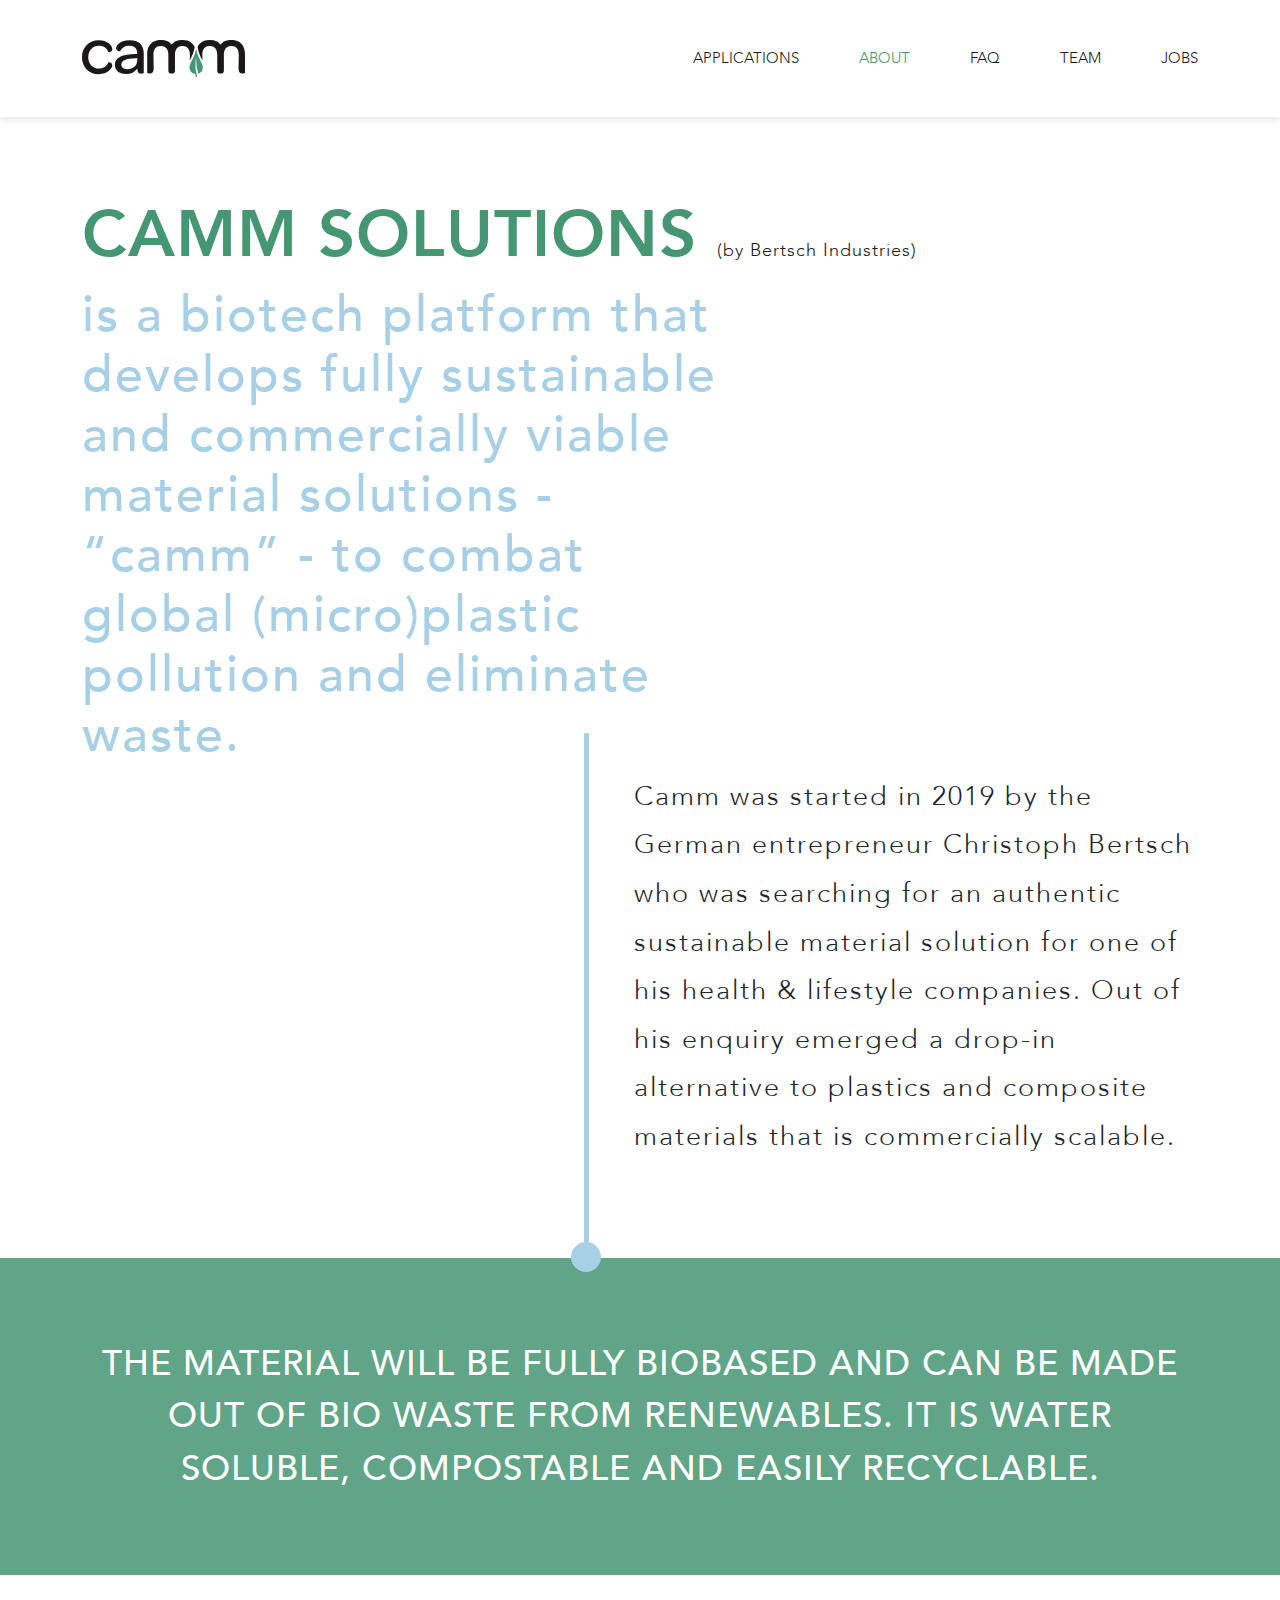
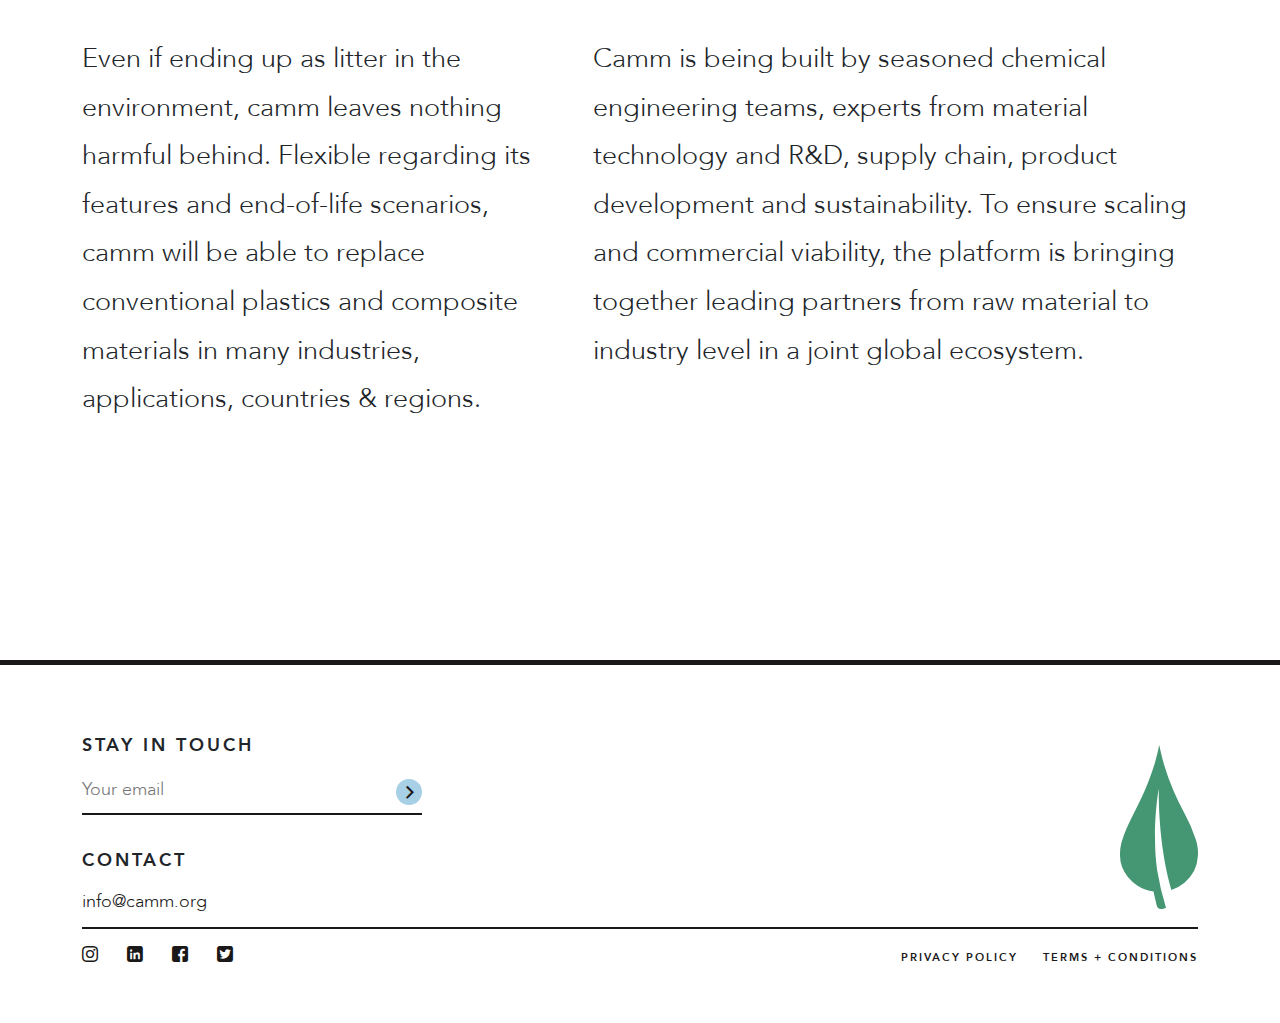
==== about.html @ bf386590 "copy edits" ====
<!doctype html>
<html lang="en">
  <head>
    <!-- Required meta tags -->
    <meta charset="utf-8">
    <meta name="viewport" content="width=device-width, initial-scale=1">

    <title>CAMM | About</title>
    <!-- Bootstrap CSS -->
    <link rel="stylesheet" href="assets/css/bootstrap.min.css">
    <link rel="stylesheet" href="assets/css/icon.css">
    <link rel="stylesheet" href="assets/css/swiper-bundle.min.css"/>
    <link rel="stylesheet" href="assets/css/style.css">
  </head>
  <body>
    <header class="header">
      <nav class="navbar navbar-expand-lg navbar-light">
        <div class="container">
          <a class="navbar-brand" href="index.html">
            <img src="assets/image/logo.svg" alt="camm logo">
          </a>
          <button class="navbar-toggler" type="button" data-bs-toggle="collapse" data-bs-target="#navbarToggler" aria-controls="navbarToggler" aria-expanded="false" aria-label="Toggle navigation">
            <span class="customicon customicon-bars"></span>
          </button>
          <div class="collapse navbar-collapse" id="navbarToggler">
            <ul class="navbar-nav ms-auto mb-2 mb-lg-0">
              <li class="nav-item">
                <a class="nav-link" aria-current="page" href="applications.html">APPLICATIONS</a>
              </li>
              <li class="nav-item">
                <a class="nav-link active" href="about.html">ABOUT</a>
              </li>
              <li class="nav-item">
                <a class="nav-link" href="faq.html">FAQ</a>
              </li>
              <li class="nav-item">
                <a class="nav-link" href="team.html">TEAM</a>
              </li>
              <li class="nav-item">
                <a class="nav-link" href="jobs.html">JOBS</a>
              </li>
            </ul>
          </div>
        </div>
      </nav>
    </header>

    <section class="about-solution">
      <div class="top-part">
        <div class="container">
          <h2>CAMM SOLUTIONS <span>(by Bertsch Industries)</span></h2>
          <h3>is a biotech platform that
            develops fully sustainable and
            commercially viable material
            solutions - “camm” - to combat
            global (micro)plastic pollution
            and eliminate waste.</h3>
            <p>Camm was started in 2019 by the German entrepreneur Christoph Bertsch who was searching for an authentic sustainable material solution for one of his health & lifestyle companies. Out of his enquiry emerged a drop-in alternative to plastics and composite materials that is commercially scalable.</p>
        </div>
      </div>
      <div class="middle-part">
        <div class="container">
          <p>The material will be fully biobased and can be made out of bio waste from renewables. It is water soluble, compostable and easily recyclable. </p>
        </div>
      </div>
      <div class="bottom-part">
        <div class="container">
          <div class="row">
            <div class="col-md-6">
              <p>Even if ending up as litter in the environment, camm leaves nothing harmful behind. Flexible regarding its features and end-of-life scenarios, camm will be able to replace conventional plastics and composite materials in many industries, applications, countries & regions.</p>
            </div>
            <div class="col-md-6">
              <p>Camm is being built by seasoned chemical engineering teams, experts from material technology and R&D, supply chain, product development and sustainability. To ensure scaling and commercial viability, the platform is bringing together leading partners from raw material to industry level in a joint global ecosystem.</p>
            </div>
          </div>
        </div>
      </div>
    </section>


    <footer class="footer">
      <div class="container">
        <form method="post" action="sendemail.php">
          <h4>STAY IN TOUCH</h4>
          <div class="input-wrap">
            <input type="email" name="email" required="" placeholder="Your email">
            <button class="btn"><span class="customicon customicon-arrow-right"></span></button>
          </div>
          <h4>CONTACT</h4>
          <a href="mailto:info@camm.org">info@camm.org</a>
        </form>
        <div class="footer-bottom">
          <div class="social">
            <a href=""><span class="customicon customicon-instagram"></span></a>
            <a href=""><span class="customicon customicon-linkedin"></span></a>
            <a href=""><span class="customicon customicon-facebook"></span></a>
            <a href=""><span class="customicon customicon-twitter"></span></a>
          </div>
          <img src="./assets/image/leaf.svg" alt="">
          <ul class="nav">
            <li><a href="">PRIVACY POLICY</a></li>
            <li><a href="">TERMS + CONDITIONS</a></li>
          </ul>
        </div>
      </div>
    </footer>



      <!-- Optional JavaScript; choose one of the two! -->
      <script src="assets/js/jquery-3.6.1.min.js"></script>

      <!-- Option 1: Bootstrap Bundle with Popper -->
      <script src="assets/js/bootstrap.bundle.min.js"></script>

      <!-- Option 2: Separate Popper and Bootstrap JS -->
    <script src="assets/js/popper.min.js"></script>

    <!-- <script src="assets/js/bootstrap.min.js"></script> -->
    <!-- Swiper JS -->
    <script src="assets/js/swiper-bundle.min.js"></script>
    <script src="assets/js/main.js"></script>


  </body>
</html>
---- assets/css/icon.css ----
@font-face {
  font-family: 'camm-icons';
  src:  url('../fonts/camm-icons.eot?42yw73');
  src:  url('../fonts/camm-icons.eot?42yw73#iefix') format('embedded-opentype'),
    url('../fonts/camm-icons.ttf?42yw73') format('truetype'),
    url('../fonts/camm-icons.woff?42yw73') format('woff'),
    url('../fonts/camm-icons.svg?42yw73#camm-icons') format('svg');
  font-weight: normal;
  font-style: normal;
  font-display: block;
}

.customicon {
  /* use !important to prevent issues with browser extensions that change fonts */
  font-family: 'camm-icons' !important;
  speak: never;
  font-style: normal;
  font-weight: normal;
  font-variant: normal;
  text-transform: none;
  line-height: 1;
  
  
  /* Better Font Rendering =========== */
  -webkit-font-smoothing: antialiased;
  -moz-osx-font-smoothing: grayscale;
}

.customicon-angle-bottom:before {
  content: "\e90b";
}
.customicon-angle-left:before {
  content: "\e90c";
}
.customicon-angle-right-thin:before {
  content: "\e90d";
}
.customicon-angle-up:before {
  content: "\e90e";
}
.customicon-arrow-right:before {
  content: "\e90f";
}
.customicon-bars:before {
  content: "\e910";
}
.customicon-cross:before {
  content: "\e911";
}
.customicon-facebook:before {
  content: "\e912";
}
.customicon-instagram:before {
  content: "\e913";
}
.customicon-leaf:before {
  content: "\e914";
}
.customicon-linkedin:before {
  content: "\e915";
}
.customicon-twitter:before {
  content: "\e916";
}
---- assets/css/style.css ----
@font-face {
  font-family: "Avenir";
  src: url(../fonts/Avenir-Heavy.ttf);
  font-weight: 700;
}
@font-face {
  font-family: "Avenir";
  src: url(../fonts/Avenir-Medium.ttf);
  font-weight: 500;
}
@font-face {
  font-family: "Avenir";
  src: url(../fonts/Avenir-Light.ttf);
  font-weight: 300;
}
* {
  margin: 0px;
  padding: 0;
  outline: 0;
  box-sizing: border-box;
  font-family: "Avenir";
  font-weight: 300;
}

@media (min-width: 1600px) {
  .container {
    max-width: 1560px;
  }
}
.header .navbar {
  background-color: #ffffff;
  box-shadow: 0 3px 6px rgba(0, 0, 0, 0.1);
  padding: 49px 0;
}
.header .navbar .navbar-nav .nav-item {
  padding: 0 30px;
}
.header .navbar .navbar-nav .nav-item .nav-link {
  font-size: 15px;
  padding: 0;
  color: #1A1818;
}
.header .navbar .navbar-nav .nav-item .nav-link:hover, .header .navbar .navbar-nav .nav-item .nav-link.active {
  color: #459672;
}
.header .navbar .navbar-nav .nav-item:last-child {
  padding-right: 0;
}

@media (max-width: 1399px) {
  .header .navbar {
    padding: 35px 0;
  }
}
@media (max-width: 991px) {
  .header .container {
    max-width: 100%;
    padding: 0 15px;
  }
  .header .navbar {
    padding: 20px 0;
  }
  .header .navbar .navbar-brand {
    margin: auto;
    padding-left: 16px;
  }
  .header .navbar .navbar-brand img {
    width: 90px;
  }
  .header .navbar .navbar-toggler {
    padding: 0;
    border: 0;
    font-size: 12px;
    color: #000;
  }
  .header .navbar .navbar-toggler:hover, .header .navbar .navbar-toggler:focus {
    box-shadow: none;
    color: #459672;
  }
  .header .navbar .navbar-collapse {
    position: absolute;
    top: 100%;
    width: 100%;
    left: 0;
    text-align: right;
    background-color: #ffffff;
    box-shadow: 0 3px 6px rgba(0, 0, 0, 0.1);
  }
  .header .navbar .navbar-collapse .navbar-nav .nav-item {
    padding: 12px;
    padding-right: 20px;
  }
  .header .navbar .navbar-toggler .customicon {
    width: 16px;
    height: 12px;
    display: block;
  }
  .header .navbar .navbar-toggler[aria-expanded="true"] .customicon::before {
    content: '\e911';
  }
}
.home-banner {
  text-align: center;
  padding: 80px 0;
}
.home-banner h3 {
  font-weight: 500;
  font-size: 90px;
  letter-spacing: 2px;
  line-height: 1.2;
  color: #459672;
}
.home-banner h1 {
  font-weight: 700;
  font-size: 196px;
  line-height: 1.1;
  letter-spacing: 2px;
  color: #A7D0E6;
}
.home-banner p {
  font-weight: 300;
  font-size: 36px;
  color: #459672;
  text-transform: uppercase;
  margin-bottom: 0;
  line-height: 1;
}

@media (max-width: 1599px) {
  .home-banner h3 {
    font-size: 80px;
  }
}
@media (max-width: 1399px) {
  .home-banner h3 {
    font-size: 70px;
  }
  .home-banner h1 {
    font-size: 150px;
  }
  .home-banner p {
    font-size: 30px;
  }
}
@media (max-width: 1199px) {
  .home-banner h3 {
    font-size: 60px;
  }
  .home-banner h1 {
    font-size: 130px;
  }
  .home-banner p {
    font-size: 26px;
  }
}
@media (max-width: 991px) {
  .home-banner {
    padding: 50px 0;
  }
  .home-banner h3 {
    font-size: 50px;
  }
  .home-banner h3 br {
    display: none;
  }
  .home-banner h1 {
    font-size: 100px;
  }
  .home-banner p {
    font-size: 36px;
    line-height: 1.2;
  }
}
@media (max-width: 767px) {
  .home-banner {
    padding: 40px 0;
  }
  .home-banner .container {
    max-width: 375px;
  }
  .home-banner h3 {
    font-size: 28px;
    letter-spacing: 0px;
  }
  .home-banner h1 {
    font-size: 50px;
    letter-spacing: 0px;
    word-break: break-word;
  }
  .home-banner p {
    font-size: 15px;
    max-width: 300px;
    margin: auto;
  }
}
.home-product {
  overflow: hidden;
  background-color: #000;
}
.home-product .container-fluid {
  /* border-bottom: 1px solid #707070; */
  position: relative;
  overflow: visible;
}
.home-product .container-fluid .content {
  padding: 150px 5.5%;
}
.home-product .container-fluid .content .text {
  position: relative;
  z-index: 8;
}
.home-product .container-fluid .content .text h2 {
  font-size: 148px;
  font-weight: 700;
  line-height: 1;
  letter-spacing: 3px;
}
.home-product .container-fluid .content .text p {
  font-size: 48px;
  font-weight: 300;
  line-height: 1;
  color: #fff;
  letter-spacing: 5px;
  margin-left: 10px;
}
.home-product .container-fluid .content video,
.home-product .container-fluid .content img {
  position: absolute;
  transform: translate(-50%, -50%);
  z-index: 1;
}
.home-product .container-fluid.right-text h2, .home-product .container-fluid.right-text p {
  text-align: right;
}
.home-product .container-fluid.row-1 h2 {
  color: #A7D0E6;
}
.home-product .container-fluid.row-1 video{
  width: 38%;
  left: 82%;
  top: 65%;
}
.home-product .container-fluid.row-1 img {
  left: 78%;
  top: 65%;
}
.home-product .container-fluid.row-2 h2 {
  color: #459672;
}
.home-product .container-fluid.row-2 img {
  left: 20%;
  top: 65%;
}
.home-product .container-fluid.row-2 video{
  width: 38%;
  left: 20%;
  top: 65%;
}
.home-product .container-fluid.row-3 h2 {
  color: #716F6F;
}
.home-product .container-fluid.row-3 img {
  left: 76%;
  top: 50%;
}
.home-product .container-fluid.row-3 video {
  left: 76%;
  top: 55%;
  width: 38%;
}
.home-product .container-fluid.row-4 h2 {
  color: #A7D0E6;
}
.home-product .container-fluid.row-4 video {
  width: 38%;
  left: 15%;
  top: 45%;
}
.home-product .container-fluid.row-4 img {
  left: 15%;
  top: 45%;
}
.home-product .container-fluid.row-5 h2 {
  color: #459672;
}
.home-product .container-fluid.row-5 img {
  left: 86%;
  top: 45%;
}
.home-product .container-fluid.row-5 video {
  left: 76%;
  top: 45%;
  width: 38%;
}

@media (max-width: 1599px) {
  .home-product .container-fluid .content {
    padding: 130px 5.5%;
  }
  .home-product .container-fluid .content .text h2 {
    font-size: 120px;
  }
  .home-product .container-fluid .content .text p {
    font-size: 32px;
  }
  .home-product .container-fluid .content img {
    transform: translate(-50%, -50%) scale(0.8);
  }
}
@media (max-width: 1399px) {
  .home-product .container-fluid .content {
    padding: 120px 5.5%;
  }
  .home-product .container-fluid .content .text h2 {
    font-size: 100px;
  }
  .home-product .container-fluid .content .text p {
    font-size: 33px;
  }
  .home-product .container-fluid .content img {
    transform: translate(-50%, -50%) scale(0.7);
  }
}
@media (max-width: 1199px) {
  .home-product .container-fluid .content {
    padding: 100px 5.5%;
  }
  .home-product .container-fluid .content .text h2 {
    font-size: 80px;
  }
  .home-product .container-fluid .content .text p {
    font-size: 26px;
  }
  .home-product .container-fluid .content img {
    transform: translate(-50%, -50%) scale(0.6);
  }
}
@media (max-width: 991px) {
  .home-product .container-fluid .content .text h2 {
    font-size: 60px;
  }
  .home-product .container-fluid .content .text p {
    font-size: 15px;
  }
  .home-product .container-fluid .content img {
    transform: translate(-50%, -50%) scale(0.5);
  }
}
@media (max-width: 767px) {
  .home-product {
    overflow: hidden;
    padding-bottom: 30px;
  }
  .home-product .container-fluid {
    border: 0;
  }
  .home-product .container-fluid .content {
    padding: 50px 5.5%;
  }
  .home-product .container-fluid .content .text h2 {
    font-size: 54px;
  }
  .home-product .container-fluid .content .text p {
    font-size: 12px;
  }
  .home-product .container-fluid .content img {
    transform: translate(-50%, -50%);
    width: 30%;
    height: auto;
  }
  .home-product .container-fluid.row-1 video{
    width: 80%;
    left: 65%;
    top: 49%;
  }
  .home-product .container-fluid.row-2 video{
    width: 65%;
    left: 32%;
    top: 45%;
  }
  .home-product .container-fluid.row-3 video {
    left: 65%;
    top: 50%;
    width: 80%;
  }
  .home-product .container-fluid.row-4 video {
    width: 80%;
    left: 35%;
    top: 50%;
  }
  .home-product .container-fluid.row-5 video {
    left: 65%;
    top: 45%;
    width: 60%;
  }
  .home-product .container-fluid.left-text .text {
    transform: rotate(-90deg);
    text-align: center;
  }
  .home-product .container-fluid.right-text .text {
    transform: rotate(90deg);
    text-align: center;
  }
  .home-product .container-fluid.row-1 .content {
    height: 450px;
  }
  .home-product .container-fluid.row-1 .content .text {
    height: 450px;
    width: 450px;
    transform: rotate(-90deg) translate(50px, 5vw);
  }
  .home-product .container-fluid.row-1 .content img {
    left: 68%;
    top: 50%;
    max-width: 40%;
    width: 170px;
  }
  .home-product .container-fluid.row-2 .content {
    height: 450px;
  }
  .home-product .container-fluid.row-2 .content .text {
    height: 450px;
    width: 450px;
    transform: rotate(90deg) translate(-25px, 0vw);
    margin-left: auto;
    position: absolute;
    right: 12vw;
  }
  .home-product .container-fluid.row-2 .content .text h2, .home-product .container-fluid.row-2 .content .text p {
    text-align: center;
  }
  .home-product .container-fluid.row-2 .content img {
    left: 32%;
    top: 50%;
    max-width: 40%;
    width: 170px;
  }
  .home-product .container-fluid.row-3 .content {
    height: 450px;
  }
  .home-product .container-fluid.row-3 .content .text {
    height: 450px;
    width: 450px;
    transform: rotate(-90deg) translate(50px, 5vw);
  }
  .home-product .container-fluid.row-3 .content img {
    left: 68%;
    top: 50%;
    max-width: 45%;
    width: 200px;
  }
  .home-product .container-fluid.row-4 .content {
    height: 500px;
    display: flex;
  }
  .home-product .container-fluid.row-4 .content .text {
    height: 500px;
    width: 500px;
    transform: rotate(90deg) translate(-25px, 0vw);
    margin-left: auto;
    position: absolute;
    right: 12vw;
  }
  .home-product .container-fluid.row-4 .content .text h2, .home-product .container-fluid.row-4 .content .text p {
    text-align: center;
  }
  .home-product .container-fluid.row-4 .content img {
    left: 32%;
    top: 50%;
    max-width: 45%;
    width: 200px;
  }
  .home-product .container-fluid.row-5 .content {
    height: 550px;
  }
  .home-product .container-fluid.row-5 .content .text {
    height: 450px;
    width: 450px;
    transform: rotate(-90deg) translate(0px, 5vw);
  }
  .home-product .container-fluid.row-5 .content img {
    left: 68%;
    top: 50%;
    max-width: 45%;
    width: 200px;
  }
}
.replace {
  padding: 140px 0;
  background-color: #4D4D4D;
}
.replace h3 {
  color: #A7D0E6;
  font-size: 65px;
  font-weight: 700;
  letter-spacing: 2px;
  text-transform: uppercase;
}
.replace h3 span {
  color: #459672;
  font-weight: 700;
}
.replace .row {
  margin-top: 50px;
}
.replace .row .col-md-6 h5 {
  font-size: 30px;
  color: #A7D0E6;
  font-weight: 700;
  padding-right: 50px;
  letter-spacing: 1px;
  line-height: 55px;
}
.replace .row .col-md-6 p {
  font-size: 24px;
  color: #fff;
  padding-left: 50px;
  letter-spacing: 1px;
  margin-bottom: 0;
  line-height: 43px;
}
.replace .row .col-md-6:first-child {
  width: 45%;
}
.replace .row .col-md-6:last-child {
  border-left: 5px solid #fff;
  width: 55%;
}

@media (max-width: 1599px) {
  .replace {
    padding: 120px 0;
  }
}
@media (max-width: 1399px) {
  .replace {
    padding: 100px 0;
  }
  .replace h3 {
    font-size: 60px;
  }
  .replace .row .col-md-6 h5 {
    font-size: 35px;
  }
  .replace .row .col-md-6 p {
    font-size: 26px;
  }
}
@media (max-width: 991px) {
  .replace {
    padding: 80px 0;
  }
  .replace h3 {
    font-size: 40px;
  }
  .replace .row .col-md-6 {
    border-width: 3px !important;
  }
  .replace .row .col-md-6 h5 {
    font-size: 25px;
    padding-right: 20px;
  }
  .replace .row .col-md-6 p {
    font-size: 20px;
    padding-left: 20px;
  }
}
@media (max-width: 767px) {
  .replace {
    padding: 50px 0;
  }
  .replace .container {
    max-width: 100%;
    padding: 0 20px;
  }
  .replace h3 {
    font-size: 23px;
    line-height: 40px;
  }
  .replace .row {
    margin-top: 25px;
  }
  .replace .row .col-md-6 {
    border-width: 0px !important;
    width: 100% !important;
  }
  .replace .row .col-md-6 h5 {
    font-size: 19px;
    padding-right: 0px;
    margin-bottom: 20px;
    line-height: 40px;
  }
  .replace .row .col-md-6 p {
    font-size: 17px;
    padding-left: 0px;
    line-height: 36px;
  }
}
.reason {
  padding: 150px 0;
  background: linear-gradient(to top, #A7D0E6 0%, #509C7F 70%, #459672 100%);
}
.reason h2 {
  text-align: right;
  position: -webkit-sticky;
  position: sticky;
  top: 50px;
  font-weight: 300;
  font-size: 141px;
  padding-right: 90px;
  color: #fff;
  font-weight: 700;
  letter-spacing: 5px;
}
.reason .single-reason {
  display: flex;
  align-items: center;
}
.reason .single-reason h1 {
  font-size: 241px;
  font-weight: 700;
  line-height: 1;
  color: #fff;
  width: 280px;
  text-align: right;
  letter-spacing: -15px;
}
.reason .single-reason p {
  font-weight: 500;
  font-size: 32px;
  color: #fff;
  width: calc(100% - 280px);
  padding-left: 42px;
  line-height: 1.4;
}
.reason .col-md-6:last-child {
  position: relative;
}
.reason .col-md-6:last-child::after {
  content: "";
  height: calc(100% + 200px);
  width: 5px;
  background-color: #fff;
  position: absolute;
  left: -2px;
  top: 30px;
}
.reason .col-md-6:last-child::before {
  content: "";
  height: 50px;
  width: 50px;
  background-color: #fff;
  position: absolute;
  left: -25px;
  top: calc(100% + 200px);
  border-radius: 50%;
  z-index: 9;
}

@media (max-width: 1599px) {
  .reason {
    padding: 120px 0;
  }
  .reason h2 {
    font-size: 115px;
    padding-right: 60px;
  }
  .reason .single-reason h1 {
    font-size: 200px;
    width: 230px;
    letter-spacing: -15px;
  }
  .reason .single-reason p {
    font-size: 21px;
    width: calc(100% - 200px);
  }
  .reason .col-md-6:last-child::after {
    content: "";
    height: calc(100% + 150px);
  }
  .reason .col-md-6:last-child::before {
    top: calc(100% + 150px);
  }
}
@media (max-width: 1399px) {
  .reason {
    padding: 100px 0;
  }
  .reason h2 {
    font-size: 95px;
    padding-right: 50px;
  }
  .reason .single-reason h1 {
    font-size: 150px;
    width: 190px;
    letter-spacing: -13px;
  }
  .reason .single-reason p {
    font-size: 25px;
    width: calc(100% - 190px);
  }
  .reason .col-md-6:last-child::after {
    content: "";
    height: calc(100% + 120px);
    top: 20px;
  }
  .reason .col-md-6:last-child::before {
    top: calc(100% + 130px);
    width: 30px;
    height: 30px;
    left: -15px;
  }
}
@media (max-width: 1199px) {
  .reason h2 {
    font-size: 85px;
    padding-right: 40px;
  }
  .reason .single-reason h1 {
    font-size: 130px;
    width: 160px;
    letter-spacing: -10px;
  }
  .reason .single-reason p {
    font-size: 22px;
    width: calc(100% - 150px);
  }
}
@media (max-width: 991px) {
  .reason {
    padding: 50px 0;
  }
  .reason h2 {
    font-size: 60px;
    padding-right: 30px;
  }
  .reason .single-reason h1 {
    font-size: 100px;
    width: 110px;
    letter-spacing: -8px;
  }
  .reason .single-reason p {
    font-size: 17px;
    width: calc(100% - 110px);
    padding-left: 15px;
  }
  .reason .col-md-6:last-child::after {
    content: "";
    height: calc(100% + 70px);
    top: 14px;
  }
  .reason .col-md-6:last-child::before {
    top: calc(100% + 80px);
    width: 30px;
    height: 30px;
    left: -15px;
  }
}
@media (max-width: 767px) {
  .reason h2 {
    font-size: 54px;
    padding-right: 0px;
    text-align: center;
    width: 300px;
    margin: auto;
  }
  .reason .single-reason {
    flex-direction: column;
  }
  .reason .single-reason h1 {
    font-size: 110px;
    width: 100%;
    text-align: center;
    margin-top: 28px;
    margin-bottom: -5px;
    letter-spacing: -8px;
  }
  .reason .single-reason p {
    width: 100%;
    padding-left: 0px;
    text-align: center;
    max-width: 300px;
    margin: auto;
  }
  .reason .col-md-6:last-child::after, .reason .col-md-6:last-child::before {
    display: none;
  }
}
.solve {
  padding: 150px 0;
  background: linear-gradient(to left, rgba(0, 0, 0, 0.31), rgba(0, 0, 0, 0.31)), url(../image/the-prblem-we-solve.png);
  background-size: cover;
  background-position: center;
}
.solve h4 {
  text-align: center;
  font-weight: 700;
  font-size: 55px;
  color: #A7D0E6;
  max-width: 1400px;
  margin: auto;
  letter-spacing: 2px;
  text-transform: uppercase;
}
.solve h4:last-child {
  color: #fff;
}
.solve p {
  text-align: center;
  font-size: 32px;
  font-weight: 300;
  color: #fff;
  max-width: 1150px;
  margin: auto;
  letter-spacing: 1px;
  padding: 50px 0 110px;
}
.solve p b {
    font-weight: 700;
    display: block;
    text-transform: uppercase;
    font-size: 35px;
    padding-top: 6px;
}

@media (max-width: 1599px) {
  .solve {
    padding: 120px 0;
  }
  .solve h4 {
    font-size: 55px;
  }
  .solve p {
    padding: 40px 0 90px;
  }
}
@media (max-width: 1399px) {
  .solve {
    padding: 100px 0;
  }
  .solve h4 {
    font-size: 50px;
  }
  .solve p {
    padding: 30px 0 70px;
    font-size: 25px;
    max-width: 1000px;
  }
}
@media (max-width: 1199px) {
  .solve h4 {
    font-size: 42px;
    line-height: 60px;
  }
}
@media (max-width: 991px) {
  .solve {
    padding: 60px 18px;
  }
  .solve h4:last-child {
    font-size: 30px;
  }
  .solve p {
    padding: 20px 0 90px;
    font-size: 22px;
    line-height: 50px;
    position: relative;
  }
  .solve p b {
    font-size: 26px;
  }
  .solve p::after {
    content: "";
    width: 160px;
    height: 2px;
    position: absolute;
    bottom: 50px;
    left: calc(50% - 80px);
    background-color: #fff;
  }
}
.polymer {
  padding: 130px 0;
  background-color: #459672;
}
.polymer h4 {
  font-size: 64px;
  font-weight: 700;
  text-transform: uppercase;
  letter-spacing: 2px;
}
.polymer h2 {
  font-size: 100px;
  font-weight: 700;
  text-transform: uppercase;
  line-height: 1;
  letter-spacing: 2px;
}
.polymer .details p {
  font-size: 35px;
  color: #fff;
  font-weight: 500;
  position: relative;
  padding-bottom: 25px;
  margin-bottom: 25px;
}
.polymer .details p:not(:last-child)::after {
  content: "";
  width: 110px;
  height: 3px;
  position: absolute;
  left: 0;
  bottom: 0;
  background-color: #fff;
  z-index: 1;
}
.polymer .bar {
  display: flex;
  justify-content: flex-end;
  position: relative;
}
.polymer .bar p {
  color: #000;
  font-size: 35px;
  font-weight: 700;
  position: relative;
  z-index: 2;
  margin: 0;
  background-color: #459672;
  padding-left: 10px;
}
.polymer .bar::after {
  content: "";
  width: 100%;
  height: 2px;
  position: absolute;
  left: 0;
  top: calc(50% - 1px);
  background-color: rgb(0, 0, 0);
  z-index: 1;
}
.polymer img {
  display: block;
  margin: auto;
  margin-top: 100px;
  width: 95%;
}

@media (max-width: 1599px) {
  .polymer {
    padding: 120px 0;
  }
  .polymer h4 {
    font-size: 55px;
  }
  .polymer h2 {
    font-size: 80px;
  }
  .polymer .details p {
    font-size: 30px;
  }
  .polymer .details p:not(:last-child)::after {
    width: 100px;
  }
  .polymer .bar p {
    font-size: 30px;
  }
}
@media (max-width: 1399px) {
  .polymer {
    padding: 100px 0;
  }
  .polymer h4 {
    font-size: 45px;
  }
  .polymer h2 {
    font-size: 65px;
  }
  .polymer .details p {
    font-size: 25px;
  }
  .polymer .bar p {
    font-size: 25px;
  }
  .polymer img {
    margin-top: 50px;
  }
}
@media (max-width: 991px) {
  .polymer {
    padding: 50px 0;
  }
  .polymer h4 {
    font-size: 40px;
  }
  .polymer h2 {
    font-size: 55px;
  }
  .polymer .details p {
    font-size: 22px;
  }
  .polymer .details p:not(:last-child)::after {
    width: 80px;
  }
  .polymer .bar p {
    font-size: 20px;
  }
}
@media (max-width: 767px) {
  .polymer .container {
    padding: 0 25px;
    max-width: 100%;
  }
  .polymer h4 {
    font-size: 26px;
    letter-spacing: 1px;
  }
  .polymer h2 {
    letter-spacing: 1px;
    font-size: 45px;
  }
  .polymer h2 br {
    display: none;
  }
  .polymer .bar p {
    font-size: 26px;
    text-align: right;
    padding-top: 15px;
  }
  .polymer .bar::after {
    top: -2px;
  }
  .polymer .image {
    overflow-x: auto;
    margin-right: -25px;
    margin-left: -25px;
  }
  .polymer .image img {
    height: 500px;
    width: auto;
    padding-right: 25px;
    padding-left: 25px;
  }
}
.quotes {
  padding: 150px 0;
  text-align: center;
}
.quotes h2 {
  font-size: 65px;
  font-weight: 500;
  color: #459672;
  max-width: 1100px;
  margin: auto;
  font-style: italic;
}
.quotes p {
  font-size: 25px;
  font-weight: 700;
  color: #459672;
  margin-top: 50px;
  letter-spacing: 5px;
}

@media (max-width: 1599px) {
  .quotes {
    padding: 120px 0;
  }
  .quotes h2 {
    font-size: 60px;
    max-width: 1000px;
  }
}
@media (max-width: 1399px) {
  .quotes {
    padding: 100px 0;
  }
  .quotes h2 {
    font-size: 55px;
    max-width: 900px;
  }
  .quotes p {
    font-size: 22px;
  }
}
@media (max-width: 991px) {
  .quotes {
    padding: 50px 0;
  }
  .quotes h2 {
    font-size: 45px;
  }
  .quotes p {
    font-size: 16px;
    margin-top: 25px;
  }
}
@media (max-width: 767px) {
  .quotes {
    padding: 50px 18px;
  }
  .quotes h2 {
    font-size: 32px;
  }
  .quotes p {
    font-size: 11px;
  }
}
.partners {
  padding: 10px 5.5% 150px;
}
.partners .container-fluid {
  max-width: 100%;
}
.partners h2 {
  font-size: 40px;
  font-weight: 500;
  text-align: center;
  max-width: 1200px;
  margin: auto;
  margin-bottom: 70px;
  line-height: 1.4;
  letter-spacing: 5px;
}
}
.partners .swiper-slide {
  width: 150px;
}
.partners .swiper-slide img {
  width: 10%;
}

@media (max-width: 1599px) {
  .partners {
    padding: 10px 5.5% 120px;
  }
  .partners h2 {
    font-size: 40px;
  }
}
@media (max-width: 1399px) {
  .partners {
    padding: 10px 5.5% 100px;
  }
  .partners h2 {
    font-size: 35px;
  }
}
@media (max-width: 1199px) {
  .partners h2 {
    font-size: 30px;
  }
}
@media (max-width: 991px) {
  .partners h2 {
    font-size: 25px;
  }
  .partners .swiper-slide {
    width: 110px;
  }
}
.footer {
  padding: 70px 0 40px;
  border-top: 5px solid #1A1818;
  margin-top: 10px;
}
.footer form h4 {
  font-size: 18px;
  font-weight: 700;
  margin-bottom: 10px;
  letter-spacing: 3px;
}
.footer form .input-wrap {
  position: relative;
  width: 340px;
  margin-bottom: 35px;
}
.footer form .input-wrap input {
  display: block;
  width: 100%;
  padding: 10px 30px 10px 0;
  border: 0;
  border-bottom: 2px solid #1A1818;
  font-size: 18px;
}
.footer form .input-wrap .btn {
  width: 26px;
  height: 26px;
  background-color: #A7D0E6;
  color: #1A1818;
  border-radius: 40px;
  font-size: 13px;
  display: flex;
  padding: 6px 9px;
  position: absolute;
  right: 0;
  bottom: 10px;
}
.footer form a {
  font-size: 18px;
  color: #1A1818;
  text-decoration: none;
  line-height: 40px;
}
.footer .footer-bottom {
  display: flex;
  position: relative;
  border-top: 2px solid #1A1818;
  padding: 15px 0;
  margin-top: 5px;
  justify-content: space-between;
}
.footer .footer-bottom img {
  position: absolute;
  bottom: 100%;
  margin-bottom: 20px;
  right: 0;
}
.footer .footer-bottom .social a {
  display: inline-block;
  margin-right: 25px;
  text-decoration: none;
  font-size: 16px;
  color: #1A1818;
}
.footer .footer-bottom .social a:hover {
  color: #459672;
}
.footer .footer-bottom .nav a {
  font-size: 11px;
  color: #1A1818;
  font-weight: 700;
  text-decoration: none;
  margin-left: 25px;
  letter-spacing: 2px;
}
.footer .footer-bottom .nav a:hover {
  color: #459672;
}

@media (max-width: 767px) {
  .footer {
    padding: 50px 20px 40px;
  }
  .footer .container {
    max-width: 100%;
  }
  .footer form .input-wrap {
    width: 100%;
  }
  .footer .footer-bottom {
    display: flex;
    flex-flow: wrap;
    align-items: flex-end;
  }
  .footer .footer-bottom img {
    position: static;
    margin-bottom: 0px;
    margin-top: 50px;
    width: 45px;
  }
  .footer .footer-bottom .social {
    width: 100%;
  }
  .footer .footer-bottom .social a {
    font-size: 21px;
  }
  .footer .footer-bottom .nav a {
    margin-left: 20px;
    font-size: 10px;
  }
  .footer-bottom ul.nav {
    display: block;
    width: 100%;
  }
  .nav > li {
    display: inline-block;
    margin-top: 20px;
  }
  .nav > li:first-child a{
    margin-left: 0 !important;
  }
}
.faq-section {
  padding: 80px 0;
}
.faq-section h2 {
  font-size: 76px;
  font-weight: 500;
  color: #459672;
}
.faq-section .faq {
  padding: 50px 0;
}
.faq-section .faq:not(:last-child) {
  border-bottom: 2px solid #1A1818;
}
.faq-section .faq a {
  font-size: 35px;
  font-weight: 700;
  text-decoration: none;
  letter-spacing: 1px;
  color: #252628;
  display: flex;
  justify-content: space-between;
  line-height: 1;
}
.faq-section .faq a span {
  margin-left: 10px;
  transition: 0.3s;
  font-size: 25px;
}
.faq-section .faq a.active span {
  transform: rotateX(180deg);
}
.faq-section .faq .body {
  padding-top: 20px;
  display: none;
}
.faq-section .faq .body * {
  font-size: 25px;
  letter-spacing: 1px;
  line-height: 1.6;
}
.faq-section .faq .body ul {
  padding-left: 50px;
}

@media (max-width: 1399px) {
  .faq-section h2 {
    font-size: 65px;
  }
  .faq-section .faq {
    padding: 45px 0;
  }
  .faq-section .faq a {
    font-size: 30px;
  }
  .faq-section .faq a span{
    font-size: 22px;
  }
  .faq-section .faq .body * {
    font-size: 20px;
  }
  .faq-section .faq .body ul {
    padding-left: 50px;
  }
}
@media (max-width: 991px) {
  .faq-section {
    padding: 50px 0;
  }
  .faq-section h2 {
    font-size: 55px;
  }
  .faq-section .faq {
    padding: 40px 0;
  }
  .faq-section .faq a {
    font-size: 25px;
  }
  .faq-section .faq a span{
    font-size: 20px;
  }
  .faq-section .faq .body * {
    font-size: 18px;
  }
  .faq-section .faq .body ul {
    padding-left: 30px;
  }
}
@media (max-width: 767px) {
  .faq-section .container {
    max-width: 100%;
    padding: 0 25px;
  }
  .faq-section h2 {
    font-size: 55px;
  }
  .faq-section .faq {
    padding: 30px 0;
  }
  .faq-section .faq a {
    font-size: 19px;
  }
  .faq-section .faq a span{
    font-size: 17px;
  }
  .faq-section .faq .body * {
    font-size: 16px;
  }
  .faq-section .faq .body ul {
    padding-left: 30px;
  }
}
.jobs {
  padding: 150px 0;
  background: linear-gradient(to left, #A7D0E6 0%, #509C7F 70%, #459672 100%);
  text-align: center;
}
.jobs h4 {
  font-size: 41px;
  font-weight: 700;
}
.jobs h2 {
  font-size: 76px;
  font-weight: 700;
  color: #fff;
  line-height: 1.6;
}
.jobs p {
  font-size: 30px;
  font-weight: 300;
  max-width: 1150px;
  margin: auto;
  margin-top: 20px;
  margin-bottom: 100px;
}
.jobs h5 {
  line-height: 1.6;
  font-size: 40px;
  font-weight: 500;
  color: #fff;
}
.jobs h5 a {
  font-weight: 500;
  color: #fff;
}

@media (max-width: 1599px) {
  .jobs {
    padding: 120px 0;
  }
}
@media (max-width: 1399px) {
  .jobs {
    padding: 100px 0;
  }
}
@media (max-width: 1199px) {
  .jobs h4 {
    font-size: 30px;
  }
  .jobs h2 {
    font-size: 55px;
  }
  .jobs p {
    font-size: 25px;
    margin-top: 20px;
    margin-bottom: 70px;
  }
  .jobs h5 {
    font-size: 26px;
  }
}
@media (max-width: 991px) {
  .jobs {
    padding: 50px 0;
  }
  .jobs .container {
    max-width: 100%;
    padding: 0 30px;
  }
  .jobs h4 {
    font-size: 22px;
    line-height: 1.6;
  }
  .jobs h2 {
    font-size: 40px;
  }
  .jobs p {
    font-size: 19px;
    margin-top: 30px;
    margin-bottom: 50px;
  }
  .jobs h5 {
    font-size: 25px;
  }
}
.team {
  background-color: #A7D0E6;
  padding: 100px 0 180px;
}
.team h2 {
  font-size: 76px;
  font-weight: 700;
  letter-spacing: 2px;
  color: #459672;
  line-height: 1.6;
}
.team p {
  font-size: 30px;
  font-weight: 300;
  color: #1A1818;
  margin-bottom: 70px;
  letter-spacing: 1px;
}
.team h4 {
  font-size: 41px;
  font-weight: 700;
  color: #252628;
  margin-bottom: 40px;
  letter-spacing: 2px;
  line-height: 1.4;
}
.team .memberSwiper{
  margin-bottom: 100px;
}
.team .memberSwiper .swiper-button-next,
.team .memberSwiper .swiper-button-prev{
  opacity: 0;
  color: #459672;
  transition: .3s;
}
.team .memberSwiper:hover .swiper-button-next,
.team .memberSwiper:hover .swiper-button-prev{
  opacity: 1;
}
.team .member {
  display: flex;
  padding: 50px 70px;
  background-color: #fff;
  /* align-items: center; */
}
.team .member img {
  width: 31%;
  height: auto;
}
.team .member .text {
  width: 69%;
  padding-left: 80px;
  padding-right: 80px;
  display: flex;
  flex-direction: column;
}
.team .member .text h6 {
  font-size: 28px;
  font-weight: 700;
  color: #252628;
  text-transform: uppercase;
  margin-bottom: 15px;
  letter-spacing: 1px;
}
.team .member .text h4 {
  font-size: 35px;
  font-weight: 700;
  color: #459672;
  letter-spacing: 2px;
  margin-bottom: 0;
}
.team .member .text p {
  text-transform: uppercase;
  font-size: 22px;
  font-weight: 500;
  color: #252628;
  margin-bottom: 0;
  flex-grow: 1;
  padding-bottom: 20px;
}
.team h5 {
  font-size: 40px;
  font-weight: 500;
  color: #459672;
  letter-spacing: 1px;
  text-transform: uppercase;
  text-align: center;
  line-height: 1.4;
}

@media (max-width: 1599px) {
  .team {
    padding: 80px 0 120px;
  }
  .team h2 {
    font-size: 65px;
  }
  .team p {
    font-size: 28px;
  }
  .team h4 {
    font-size: 35px;
  }
  .team .memberSwiper{
    margin-bottom: 80px;
  }
  .team .member {
    padding: 50px 70px;
  }
  .team .member .text {
    padding-left: 60px;
    padding-right: 60px;
  }
  .team .member .text h6 {
    font-size: 22px;
  }
  .team .member .text h4 {
    font-size: 26px;
    margin-bottom: 0;
  }
  .team .member .text p {
    font-size: 20px;
  }
  .team h5 {
    font-size: 32px;
  }
}
@media (max-width: 1399px) {
  .team {
    padding: 60px 0 100px;
  }
  .team h2 {
    font-size: 55px;
  }
  .team p {
    font-size: 25px;
    margin-bottom: 40px;
  }
  .team h4 {
    font-size: 30px;
    margin-bottom: 30px;
  }
  .team .memberSwiper{
    margin-bottom: 60px;
  }
  .team .member {
    padding: 40px 50px;
  }
  .team .member .text {
    padding-left: 50px;
    padding-right: 40px;
  }
  .team .member .text h6 {
    font-size: 20px;
  }
  .team .member .text h4 {
    font-size: 26px;
    margin-bottom: 0px;
  }
  .team .member .text p {
    font-size: 18px;
  }
  .team h5 {
    font-size: 28px;
  }
}
@media (max-width: 1199px) {
  .team .member img {
    object-fit: contain;
  }
  .team .member .text h4 {
    font-size: 22px;
    margin-bottom: 0px;
}
}
@media (max-width: 991px) {
  .team {
    padding: 50px 0 80px;
  }
  .team h2 {
    font-size: 50px;
  }
}
@media (max-width: 767px) {
  .team {
    text-align: center;
  }
  .team .container {
    max-width: 100%;
    padding: 0 30px;
  }
  .team h2 {
    font-size: 45px;
    letter-spacing: 1px;
    line-height: 1.2;
    margin-bottom: 20px;
  }
  .team p {
    font-size: 19px;
    margin-bottom: 30px;
  }
  .team h4 {
    font-size: 22px;
    margin-bottom: 30px;
  }
  .team .memberSwiper{
    margin-bottom: 40px;
  }
  .team .member {
    padding: 30px;
    flex-direction: column;
  }
  .team .member img {
    width: 100%;
    margin-bottom: 30px;
  }
  .team .member .text {
    padding-left: 0px;
    padding-right: 0px;
    width: 100%;
  }
  .team .member .text h6 {
    margin-bottom: 20px;
  }
  .team .member .text h4 {
    font-size: 26px;
    margin-bottom: 30px;
  }
  .team .member .text p {
    font-size: 17px;
  }
  .team h5 {
    font-size: 28px;
  }
}
.about-solution {
  padding-bottom: 150px;
}
.about-solution .top-part {
  padding: 100px 0;
}
.about-solution .top-part h2 {
  font-size: 76px;
  font-weight: 700;
  letter-spacing: 1px;
  color: #459672;
}
.about-solution .top-part h2 span {
  font-size: 20px;
  letter-spacing: 1px;
  color: #1A1818;
}
.about-solution .top-part h3 {
  width: 60%;
  font-size: 60px;
  margin-top: 10px;
  letter-spacing: 2px;
  color: #A7D0E6;
}
.about-solution .top-part p {
  font-size: 32px;
  width: 55%;
  margin-left: auto;
  letter-spacing: 2px;
  padding-left: 50px;
  position: relative;
  line-height: 1.8;
}
.about-solution .top-part p::after {
  content: "";
  background-color: #A7D0E6;
  width: 5px;
  height: calc(100% + 150px);
  position: absolute;
  left: 0;
  top: -50px;
}
.about-solution .top-part p::before {
  content: "";
  background-color: #A7D0E6;
  width: 30px;
  height: 30px;
  position: absolute;
  left: -13px;
  bottom: -130px;
  border-radius: 50px;
}
.about-solution .middle-part {
  background-color: #60A587;
  padding: 100px 0;
}
.about-solution .middle-part p {
  font-size: 40px;
  letter-spacing: 1px;
  color: #fff;
  text-transform: uppercase;
  max-width: 1300px;
  margin: auto;
  text-align: center;
  font-weight: 500;
}
.about-solution .bottom-part {
  padding: 70px 0;
}
.about-solution .bottom-part p {
  font-size: 30px;
  margin-left: auto;
  position: relative;
  line-height: 1.8;
}
.about-solution .bottom-part .col-md-6:first-child {
  padding-right: 50px;
  width: 45%;
}
.about-solution .bottom-part .col-md-6:last-child {
  padding-left: 20px;
  width: 55%;
}

@media (max-width: 1599px) {
  .about-solution .top-part {
    padding: 80px 0;
  }
  .about-solution .top-part h2 {
    font-size: 65px;
  }
  .about-solution .top-part h2 span {
    font-size: 18px;
  }
  .about-solution .top-part h3 {
    font-size: 50px;
  }
  .about-solution .top-part p {
    font-size: 27px;
    width: 55%;
    padding-left: 50px;
  }
  .about-solution .top-part p::after {
    height: calc(100% + 130px);
    top: -40px;
  }
  .about-solution .top-part p::before {
    bottom: -110px;
  }
  .about-solution .middle-part {
    background-color: #60A587;
    padding: 80px 0;
  }
  .about-solution .middle-part p {
    font-size: 35px;
    max-width: 1200px;
  }
  .about-solution .bottom-part {
    padding: 60px 0;
  }
  .about-solution .bottom-part p {
    font-size: 27px;
  }
  .about-solution .bottom-part .col-md-6:first-child {
    padding-right: 40px;
  }
  .about-solution .bottom-part .col-md-6:last-child {
    padding-left: 10px;
  }
}
@media (max-width: 1199px) {
  .about-solution .top-part {
    padding: 60px 0;
  }
  .about-solution .top-part h2 {
    font-size: 50px;
  }
  .about-solution .top-part h2 span {
    font-size: 16px;
  }
  .about-solution .top-part h3 {
    font-size: 40px;
  }
  .about-solution .top-part p {
    font-size: 20px;
    padding-left: 40px;
  }
  .about-solution .top-part p::after {
    height: calc(100% + 110px);
    top: -40px;
  }
  .about-solution .top-part p::before {
    bottom: -90px;
  }
  .about-solution .middle-part {
    background-color: #60A587;
    padding: 70px 0;
  }
  .about-solution .middle-part p {
    font-size: 30px;
    max-width: 1200px;
  }
  .about-solution .bottom-part {
    padding: 60px 0;
  }
  .about-solution .bottom-part p {
    font-size: 20px;
  }
  .about-solution .bottom-part .col-md-6:first-child {
    padding-right: 30px;
  }
  .about-solution .bottom-part .col-md-6:last-child {
    padding-left: 0px;
  }
}
@media (max-width: 991px) {
  .about-solution {
    padding-bottom: 100px;
  }
  .about-solution .top-part {
    padding: 50px 0;
  }
  .about-solution .top-part h2 {
    font-size: 50px;
  }
  .about-solution .top-part h2 span {
    font-size: 15px;
  }
  .about-solution .top-part h3 {
    font-size: 35px;
    width: 70%;
  }
  .about-solution .top-part p {
    font-size: 19px;
    padding-left: 40px;
    margin-bottom: 0;
  }
  .about-solution .top-part p::after {
    height: calc(100% + 90px);
    top: -40px;
  }
  .about-solution .top-part p::before {
    bottom: -65px;
  }
  .about-solution .middle-part {
    padding: 50px 0;
  }
  .about-solution .middle-part p {
    font-size: 28px;
    max-width: 1200px;
  }
  .about-solution .bottom-part {
    padding: 50px 0;
  }
  .about-solution .bottom-part p {
    font-size: 19px;
  }
  .about-solution .bottom-part .col-md-6:first-child {
    padding-right: 30px;
  }
  .about-solution .bottom-part .col-md-6:last-child {
    padding-left: 0px;
  }
}
@media (max-width: 767px) {
  .about-solution {
    padding-bottom: 30px;
  }
  .about-solution .container {
    max-width: 100%;
    padding: 0 30px;
  }
  .about-solution .top-part h2 {
    font-size: 50px;
  }
  .about-solution .top-part h2 span {
    font-size: 15px;
    display: block;
  }
  .about-solution .top-part h3 {
    width: 100%;
  }
  .about-solution .top-part p {
    font-size: 19px;
    padding-left: 0px;
    margin-bottom: 0;
    margin-top: 30px;
    width: calc(100% + 20px);
    background-color: #fff;
    z-index: 1;
    border: 3px solid #A7D0E6;
    text-align: center;
    padding: 25px;
    margin-left: -10px;
    margin-right: -10px;
  }
  .about-solution .top-part p::after {
    width: 3px;
    left: calc(50% - 1.5px);
    z-index: -1;
    height: 50px;
    top: auto;
    bottom: -50px;
  }
  .about-solution .top-part p::before {
    width: 18px;
    height: 18px;
    left: calc(50% - 9px);
    bottom: -59px;
    z-index: -1;
  }
  .about-solution .middle-part p {
    font-size: 28px;
    max-width: 1200px;
  }
  .about-solution .bottom-part {
    padding: 50px 0;
  }
  .about-solution .bottom-part p {
    font-size: 19px;
  }
  .about-solution .bottom-part .col-md-6 {
    padding: 0 10px !important;
  }
  .about-solution .bottom-part .col-md-6:first-child {
    width: 100%;
    padding-right: 0px;
    margin-bottom: 20px;
  }
  .about-solution .bottom-part .col-md-6:last-child {
    width: 100%;
    padding-left: 0px;
  }
  .about-solution .bottom-part .row {
    flex-direction: column;
  }
}
.product-section {
  background-color: #000;
}
.product-section .product-content {
  background-color: #000;
  padding-top: 80px;
  padding-bottom: 30px;
  transition: 0.3s;
}
.product-section .product-content .product-detais {
  border-bottom: 5px solid #fff;
  padding-bottom: 40px;
  display: flex;
  justify-content: space-between;
}
.product-section .product-content .product-detais .image {
  width: 35%;
  height: 550px;
  transition: 0.3s;
  display: flex;
  align-items: center;
}
.product-section .product-content .product-detais .image img {
  height: 550px;
  max-height: 100%;
  max-width: 100%;
  display: block;
  margin: auto;
  transition: 0.3s;
  object-fit: contain;
}
.product-section .product-content .product-detais .image video {
  max-width: 100%;
    max-height: 100%;
    margin: auto;
    display: block;
}
.product-section .product-content .product-detais .text {
  width: 70%;
}
.product-section .product-content .product-detais h3 {
  color: #A7D0E6;
  font-size: 40px;
  font-weight: 500;
  line-height: 1;
  transition: 0.3s;
}
.product-section .product-content .product-detais h1 {
  color: #fff;
  font-size: 76px;
  font-weight: 700;
  line-height: 1;
  margin-bottom: 40px;
  transition: 0.3s;
}
.product-section .product-content .product-detais h4 {
  color: #fff;
  font-size: 36px;
  font-weight: 300;
  line-height: 1.3;
  transition: 0.3s;
}
.product-section .product-content .product-detais p {
  color: #fff;
  font-size: 24px;
  font-weight: 300;
  transition: 0.3s;
}
.product-section .product-content .product-detais p span {
  font-weight: 500;
}
.product-section .product-content h2 {
  color: #fff;
  font-size: 50px;
  font-weight: 700;
  letter-spacing: 2px;
  margin-top: 40px;
  transition: 0.3s;
}
.product-section .product-content h2 span {
  font-weight: 700;
  color: #A7D0E6;
  display: block;
  line-height: 1.4;
}
.product-section .product-content.sticky {
  padding-top: 50px;
  padding-bottom: 20px;
  position: fixed;
  top: 0;
  z-index: 99999;
  width: 100%;
  left: 0;
}
.product-section .product-content.sticky .product-detais {
  padding-bottom: 30px;
}
.product-section .product-content.sticky .product-detais .image {
  width: 30%;
  max-height: 35vh;
}
.product-section .product-content.sticky .product-detais .image img {
  max-height: 35vh;
  -o-object-fit: contain;
     object-fit: contain;
}
.product-section .product-content.sticky .product-detais h3 {
  font-size: 30px;
}
.product-section .product-content.sticky .product-detais h1 {
  font-size: 58px;
  margin-bottom: 30px;
}
.product-section .product-content.sticky .product-detais h4 {
  font-size: 28px;
}
.product-section .product-content.sticky .product-detais p {
  font-size: 18px;
  margin-bottom: 10px;
}
.product-section .product-content.sticky h2 {
  font-size: 35px;
  margin-top: 20px;
  margin-bottom: 0;
}
.product-section .select-product {
  padding-bottom: 100px;
}
.product-section .select-product .category .title {
  font-size: 32px;
  font-weight: 500;
  color: #fff;
  margin-top: 40px;
  margin-bottom: 30px;
}
.product-section .select-product .product-wrap .swiper-slide {
  width: 325px;
}
.product-section .select-product .product-wrap .swiper-slide img {
  width: 170px;
  height: 170px;
  -o-object-fit: contain;
     object-fit: contain;
}
.product-section .select-product .product-wrap .swiper-slide .product {
  position: relative;
}
.product-section .select-product .product-wrap .swiper-slide .product img {
  border-bottom: 5px solid transparent;
  padding-bottom: 20px;
  cursor: pointer;
}
.product-section .select-product .product-wrap .swiper-slide .product.active img {
  border-bottom: 5px solid #459672;
}

@media (max-width: 1399px) {
  .product-section .product-content {
    transition: 0.3s;
  }
  .product-section .product-content .product-detais .image {
    height: 400px;
  }
  .product-section .product-content .product-detais .image img {
    height: 400px;
  }
  .product-section .product-content .product-detais h3 {
    font-size: 32px;
  }
  .product-section .product-content .product-detais h1 {
    font-size: 60px;
    margin-bottom: 30px;
  }
  .product-section .product-content .product-detais h4 {
    font-size: 28px;
  }
  .product-section .product-content .product-detais p {
    font-size: 20px;
    margin-bottom: 10px;
  }
  .product-section .product-content h2 {
    font-size: 40px;
    letter-spacing: 1px;
    margin-top: 30px;
  }
  .product-section .product-content.sticky {
    padding-top: 40px;
  }
  .product-section .product-content.sticky .product-detais h3 {
    font-size: 24px;
  }
  .product-section .product-content.sticky .product-detais h1 {
    font-size: 45px;
    margin-bottom: 25px;
  }
  .product-section .product-content.sticky .product-detais h4 {
    font-size: 22px;
  }
  .product-section .product-content.sticky .product-detais p {
    font-size: 16px;
  }
  .product-section .product-content.sticky h2 {
    font-size: 28px;
  }
  .product-section .select-product {
    padding-bottom: 80px;
  }
  .product-section .select-product .category .title {
    font-size: 28px;
    margin-top: 40px;
  }
  .product-section .select-product .product-wrap .swiper-slide {
    width: 226px;
  }
  .product-section .select-product .product-wrap .swiper-slide img {
    width: 150px;
    height: 150px;
  }
}
@media (max-width: 767px) {
  .product-section .container {
    padding: 0 25px;
    max-width: 100%;
  }
  .product-section .product-content {
    padding-top: 40px;
    transition: 0.3s;
  }
  .product-section .product-content .product-detais {
    padding-bottom: 20px;
    border-width: 3px;
  }
  .product-section .product-content .product-detais .image {
    height: 150px;
  }
  .product-section .product-content .product-detais .image img {
    height: 150px;
    -o-object-fit: contain;
       object-fit: contain;
  }
  .product-section .product-content .product-detais h3 {
    font-size: 18px;
  }
  .product-section .product-content .product-detais h1 {
    font-size: 40px;
    margin-bottom: 20px;
  }
  .product-section .product-content .product-detais h4 {
    font-size: 18px;
  }
  .product-section .product-content .product-detais p {
    font-size: 16px;
    margin-bottom: 10px;
  }
  .product-section .product-content .text {
    padding-right: 10px;
    width: 65%;
  }
  .product-section .product-content h2 {
    font-size: 28px;
    letter-spacing: 1px;
    margin-top: 20px;
  }
  .product-section .product-content.sticky {
    padding-top: 15px;
  }
  .product-section .product-content.sticky .product-detais {
    padding-bottom: 15px;
  }
  .product-section .product-content.sticky .product-detais h3 {
    font-size: 16px;
  }
  .product-section .product-content.sticky .product-detais h1 {
    font-size: 35px;
  }
  .product-section .product-content.sticky .product-detais h4 {
    font-size: 16px;
  }
  .product-section .product-content.sticky .product-detais p {
    font-size: 14px;
    margin-bottom: 5px;
  }
  .product-section .product-content.sticky .product-detais .image{
    width: 35%;
  }
  .product-section .product-content.sticky h2 {
    font-size: 16px;
  }
  .product-section .select-product {
    padding-bottom: 40px;
  }
  .product-section .select-product .category .title {
    font-size: 20px;
  }
  .product-section .select-product .product-wrap .swiper-slide {
    width: 150px;
  }
  .product-section .select-product .product-wrap .swiper-slide img {
    width: 140px;
    height: 140px;
    -o-object-fit: contain;
       object-fit: contain;
  }
}




/* Preloader */

.preloader {
  height: 100%;
  position: fixed;
  background-color: #1A1818;
  left: 0;
  top: 0;
  width: 100%;
  z-index: 9999999;
}
.preloader-wrap svg{
  display: block;
  position: absolute;
  left: 50%;
  top: 14%;
  transform: translate(-50%,-50%);
}
.preloader-wrap .content{
  display: flex;
  align-items: center;
  justify-content: center;
  color: #fff;
  flex-direction: column;
  position: absolute;
  width: 100%;
  top: 55%;
  transform: translateY(-50%);
  height: 450px;
}
.preloader-wrap .content *{
  white-space: nowrap;
}
.preloader-wrap .text-1{
  color: #A7D0E6;
  font-weight: 700;
  font-size: 180px;
  position: absolute;
  line-height: 1;
  left: 100%;
  top: 20%;
  transform: translate(-0%,-50%);
  animation: text1 2s ease forwards;
}
@keyframes text1 {
  0%{
    left: 100%;
    transform: translate(-0%,-50%);
  }
  100%{
    left: 50%;
    transform: translate(-50%,-50%);
  }
}

.preloader-wrap .text-2{
  color: #459672;
  font-weight: 500;
  font-size: 90px;
  line-height: 1;
  position: absolute;
  left: 50%;
  top: 55%;
  transform: translate(-50%,-50%) rotateX(180deg);
  white-space: nowrap;
  animation: text2 2s ease forwards;
  opacity: 0;
}
@keyframes text2 {
  0%{
    transform: translate(-50%,-50%) rotateX(180deg);
    opacity: 0;
  }
  30%{
    transform: translate(-50%,-50%) rotateX(180deg);
    opacity: 0;
  }
  100%{
    transform: translate(-50%,-50%) rotateX(0deg);
    opacity: 1;
  }
}
.preloader-wrap .text-3{
  color: #A7D0E6;
  font-weight: 700;
  font-size: 180px;
  line-height: 1;
  position: absolute;
  left: 0%;
  top: 92%;
  transform: translate(-100%,-50%);
  animation: text3 2s ease forwards;
}
@keyframes text3 {
  0%{
    left: 0%;
    transform: translate(-100%,-50%);
  }
  100%{
    left: 50%;
    transform: translate(-50%,-50%);
  }
}


@media (max-width: 1399px) {
  .preloader-wrap .text-1{
    font-size: 130px;
  }
  .preloader-wrap .text-2{
    font-size: 60px;
  }
  .preloader-wrap .text-3{
    font-size: 130px;
  }
  .preloader-wrap .content{
    top: 55%;
    height: 320px;
  }
}
@media (max-width: 991px) {
  .preloader-wrap .text-1{
    font-size: 100px;
  }
  .preloader-wrap .text-2{
    font-size: 45px;
  }
  .preloader-wrap .text-3{
    font-size: 100px;
  }
  .preloader-wrap .content{
    top: 55%;
    height: 260px;
  }
  .preloader-wrap svg{
    width: 200px;
  }
}
@media (max-width: 767px) {
  .preloader-wrap .text-1{
    font-size: 12vw;
  }
  .preloader-wrap .text-2{
    font-size: 6vw;
  }
  .preloader-wrap .text-3{
    font-size: 12vw;
  }
  .preloader-wrap .content{
    top: 55%;
    height: 32vw;
  }
  .preloader-wrap svg{
    width: 150px;
  }
}
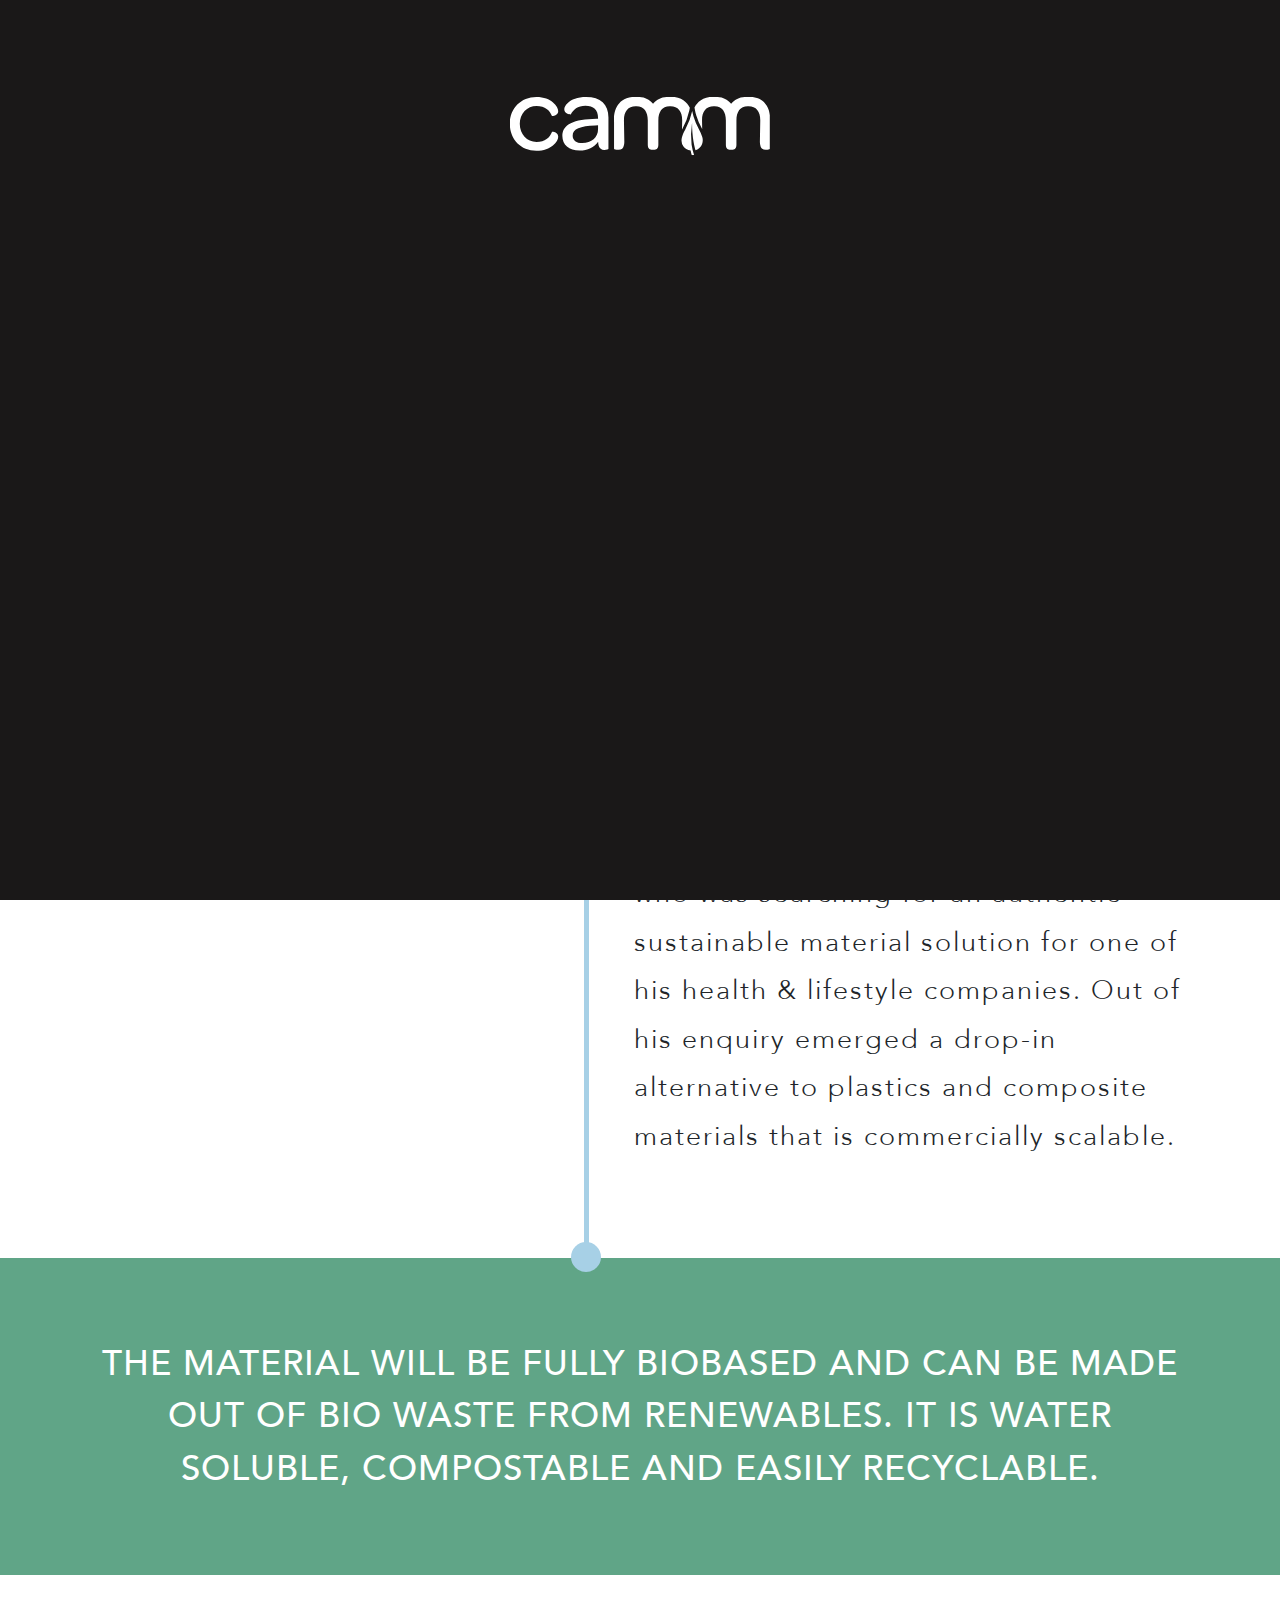
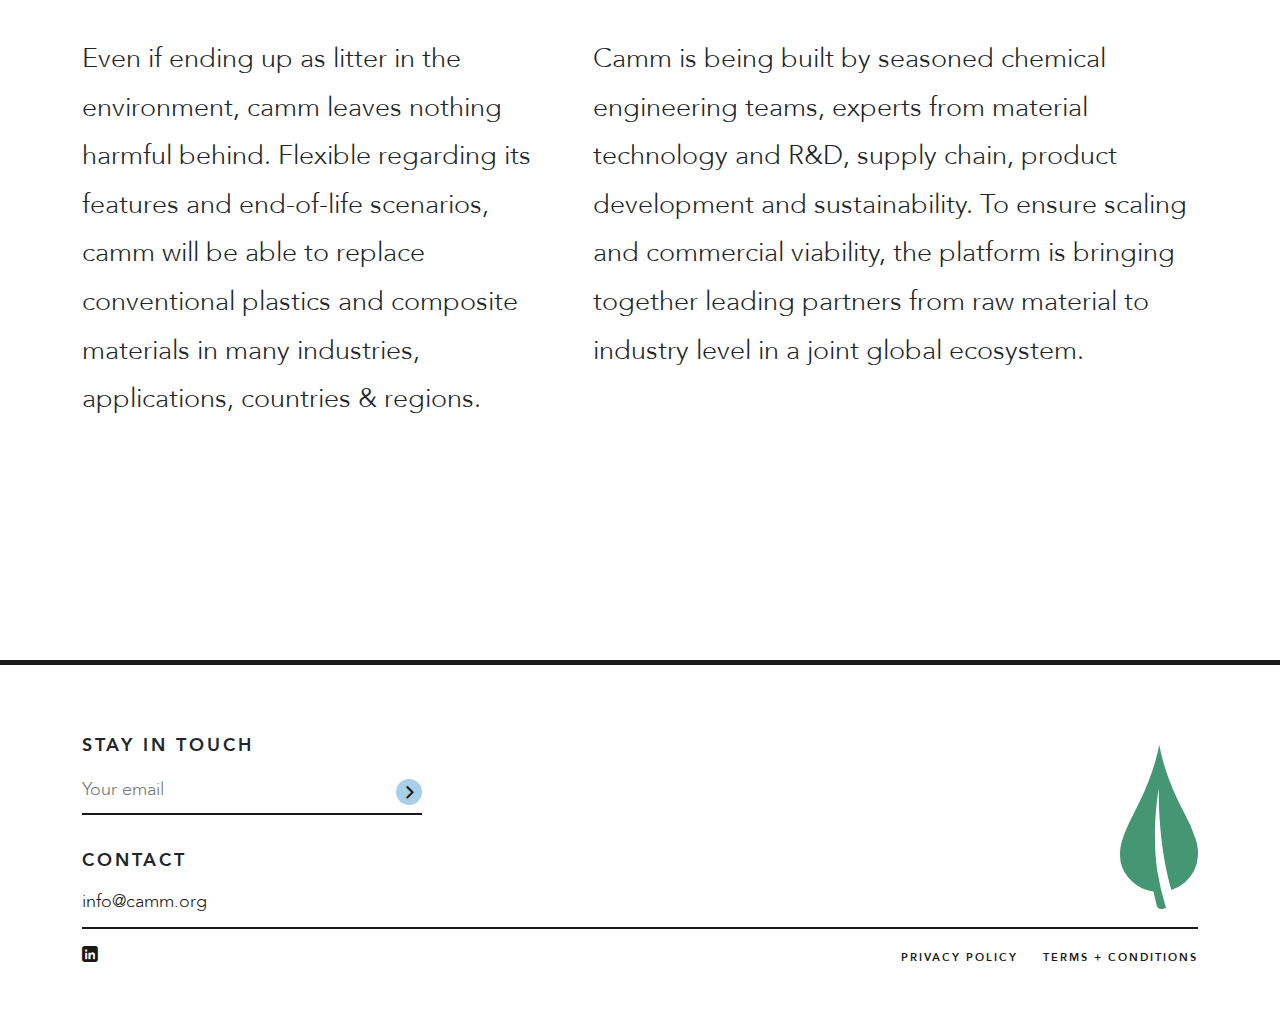
==== commit 07350263: "60 to 45" ====
--- a/about.html
+++ b/about.html
@@ -13,6 +13,35 @@
     <link rel="stylesheet" href="assets/css/style.css">
   </head>
   <body>
+    <!-- preloader -->
+    <div class="loader-wrap">
+      <div class="preloader">
+          <div class="preloader-wrap">
+            <svg xmlns="http://www.w3.org/2000/svg" xmlns:xlink="http://www.w3.org/1999/xlink" width="260.433" height="58.668" viewBox="0 0 260.433 58.668">
+              <defs>
+                <clipPath id="clip-path">
+                  <rect id="Rectangle_1" data-name="Rectangle 1" width="260.433" height="58.668" fill="#fff"/>
+                </clipPath>
+              </defs>
+              <g id="Group_1" data-name="Group 1" transform="translate(0 0)">
+                <g id="Group_1-2" data-name="Group 1" transform="translate(0 0)" clip-path="url(#clip-path)">
+                  <path id="Path_1" data-name="Path 1" d="M26.549.506c7.647,0,13.062,2.336,16.673,5.31,3.5,2.868,5.2,6.372,5.2,8.814,0,4.354-5.947,5.2-6.267,4.673-2.336-5.628-6.69-9.982-15.4-9.982-9.558,0-16.78,7.54-16.78,17.948,0,10.514,7.116,18.16,16.78,18.16,8.6,0,13.062-4.354,15.4-9.982.319-.531,6.267.212,6.267,4.778,0,2.336-1.7,5.841-5.31,8.708-3.505,2.974-9.028,5.31-16.568,5.31C11.151,54.242,0,42.985,0,27.268,0,11.763,11.256.506,26.549.506" transform="translate(0 -0.092)" fill="#fff"/>
+                  <path id="Path_2" data-name="Path 2" d="M98.517,22.17H99.9V21.109c0-7.752-4.461-12-12.637-12-7.752,0-12.32,4.036-14.656,8.708,0,.106-6.477,0-6.477-5.1,0-1.912,1.167-4.248,3.5-6.371C73.136,3.161,79.3.506,88,.506c14.443,0,22.3,7.434,22.3,20.39V52.224c0,.531-1.912,1.168-3.824,1.168a5.7,5.7,0,0,1-6.052-4.673,15.755,15.755,0,0,1-.426-3.5c-3.929,5.523-10.619,8.814-18.371,8.814-10.939,0-17.417-5.841-17.417-14.549,0-11.788,11.257-16.885,34.3-17.31M99.9,28.755l-2.867.106c-14.869.53-22.514,3.292-22.514,10.194,0,4.566,3.61,7.434,9.664,7.434,9.134,0,15.717-5.735,15.717-13.805Z" transform="translate(-11.646 -0.092)" fill="#fff"/>
+                  <path id="Path_3" data-name="Path 3" d="M301.326,21.137c0-6.614-3.838-24.336-27.317-20.634l-.184.017c-5.488.626-9.3,4.047-11.513,6.537l-.011.035-.012-.035c-2.209-2.49-6.025-5.911-11.513-6.537L250.592.5c-14.847-2.341-21.835,3.885-24.97,10.452l.556,2.814c.321,1.628.75,3.359,1.277,5.148a66.436,66.436,0,0,0,5.3,12.544c.206.388.4.766.593,1.138l-.165-9.1c0-8.6,4.132-13.841,11.671-13.841l0-.01c.323-.006.63-.008.912,0l0,.013c7.51,0,11.225,5.595,11.252,14.135V48.2c0,3.822,1.912,4.991,4.673,4.991h1.228c2.761,0,4.673-1.169,4.673-4.991V23.789c.027-8.54,3.743-14.135,11.253-14.135l0-.013c.281,0,.589,0,.912,0l0,.01c7.54,0,11.67,5.238,11.67,13.841l-.39,21.515,0,.007c0,.02,0,.038,0,.059l0,.12.007.033a16.08,16.08,0,0,0,.418,3.293,5.588,5.588,0,0,0,5.343,4.631l.052.042c.174,0,.322-.007.482-.011.059,0,.115.011.175.011,1.912,0,3.825-.637,3.825-1.169V25.96c.032-2.426.038-4.214,0-4.823" transform="translate(-40.92 0)" fill="#fff"/>
+                  <path id="Path_4" data-name="Path 4" d="M195.315,32.777c.211-.418.432-.848.675-1.307a64.345,64.345,0,0,0,6.642-17.7l.514-2.593C200.062,4.527,193.087-1.863,178.076.5l-.185.017c-5.488.626-9.3,4.047-11.513,6.538l-.011.035-.011-.035c-2.21-2.49-6.025-5.911-11.513-6.538L154.658.5c-23.479-3.7-27.316,14.021-27.316,20.635-.039.607-.034,2.4,0,4.823V52.026c0,.531,1.912,1.168,3.824,1.168.06,0,.115-.009.175-.01.16,0,.309.01.482.01l.052-.041a5.589,5.589,0,0,0,5.343-4.631,16.148,16.148,0,0,0,.418-3.293l.007-.034,0-.12c0-.02,0-.038,0-.059l0-.008-.39-21.515c0-8.6,4.13-13.842,11.67-13.842l0-.009c.323-.007.631-.008.913,0l0,.012c7.511,0,11.225,5.595,11.253,14.135V48.2c0,3.822,1.912,4.99,4.672,4.99h1.229c2.761,0,4.672-1.168,4.672-4.99V23.788c.028-8.54,3.742-14.135,11.253-14.135l0-.012c.281,0,.589,0,.913,0l0,.009c7.54,0,11.67,5.239,11.67,13.842Z" transform="translate(-23.09 0)" fill="#fff"/>
+                  <path id="Path_5" data-name="Path 5" d="M230.923,45.374a12.218,12.218,0,0,0-.47-2.2,41.944,41.944,0,0,0-3.138-7.2A69.56,69.56,0,0,1,221.8,22.9c-.488-1.66-.959-3.485-1.336-5.393a67.317,67.317,0,0,1-6.913,18.47c-.463.877-.914,1.762-1.338,2.658s-.821,1.807-1.178,2.733c-.177.459-.318.931-.494,1.39a11.485,11.485,0,0,0-.431,1.4,12.892,12.892,0,0,0-.334,2.979,9.231,9.231,0,0,0,2.151,6.046,11.2,11.2,0,0,0,2.622,2.351,10.784,10.784,0,0,0,4.367,1.582c.061.287.1.568.169.855.221.987.471,1.984.717,2.966a1.3,1.3,0,0,0,.348.637,1.163,1.163,0,0,0,.75.268c.038,0,.074,0,.112,0a2.6,2.6,0,0,0,.542-.06c.074-.016.476-.149.6-.189l.164-.054-.055-.164a73.38,73.38,0,0,1-2.387-10.127,80.429,80.429,0,0,1,.45-21.952c-.083,15.029,2.76,25.126,3.46,27.381a10.927,10.927,0,0,0,3.55-1.963,10.083,10.083,0,0,0,3.657-7.262,11.693,11.693,0,0,0-.062-2.08" transform="translate(-38.045 -3.175)" fill="#fff"/>
+                </g>
+              </g>
+            </svg>
+            <div class="content">
+              <h1 class="text-1">ELIMINATING</h1>
+              <h3 class="text-2">LEAVING NO TRACE BEHIND</h3>
+              <h1 class="text-3">PLASTIC</h1>
+            </div>
+          </div>
+      </div>
+  </div>
+  <!-- preloader end -->
     <header class="header">
       <nav class="navbar navbar-expand-lg navbar-light">
         <div class="container">
@@ -91,10 +120,10 @@
         </form>
         <div class="footer-bottom">
           <div class="social">
-            <a href=""><span class="customicon customicon-instagram"></span></a>
-            <a href=""><span class="customicon customicon-linkedin"></span></a>
-            <a href=""><span class="customicon customicon-facebook"></span></a>
-            <a href=""><span class="customicon customicon-twitter"></span></a>
+            <!-- <a href=""><span class="customicon customicon-instagram"></span></a> -->
+            <a href="https://www.linkedin.com/company/camm-solutions/"><span class="customicon customicon-linkedin"></span></a>
+            <!-- <a href=""><span class="customicon customicon-facebook"></span></a> -->
+            <!-- <a href=""><span class="customicon customicon-twitter"></span></a> -->
           </div>
           <img src="./assets/image/leaf.svg" alt="">
           <ul class="nav">
--- a/assets/css/style.css
+++ b/assets/css/style.css
@@ -2095,8 +2095,8 @@
   line-height: 1.4;
 }
 .product-section .product-content.sticky {
-  padding-top: 50px;
-  padding-bottom: 20px;
+  padding-top: 40px;
+  padding-bottom: 15px;
   position: fixed;
   top: 0;
   z-index: 99999;
@@ -2104,34 +2104,34 @@
   left: 0;
 }
 .product-section .product-content.sticky .product-detais {
-  padding-bottom: 30px;
+  padding-bottom: 25px;
 }
 .product-section .product-content.sticky .product-detais .image {
   width: 30%;
-  max-height: 35vh;
+  max-height: 28vh;
 }
 .product-section .product-content.sticky .product-detais .image img {
-  max-height: 35vh;
+  max-height: 28vh;
   -o-object-fit: contain;
      object-fit: contain;
 }
 .product-section .product-content.sticky .product-detais h3 {
-  font-size: 30px;
+  font-size: 26px;
 }
 .product-section .product-content.sticky .product-detais h1 {
-  font-size: 58px;
-  margin-bottom: 30px;
+  font-size: 50px;
+  margin-bottom: 20px;
 }
 .product-section .product-content.sticky .product-detais h4 {
-  font-size: 28px;
+  font-size: 25px;
 }
 .product-section .product-content.sticky .product-detais p {
-  font-size: 18px;
+  font-size: 16px;
   margin-bottom: 10px;
 }
 .product-section .product-content.sticky h2 {
-  font-size: 35px;
-  margin-top: 20px;
+  font-size: 26px;
+  margin-top: 15px;
   margin-bottom: 0;
 }
 .product-section .select-product {
@@ -2195,23 +2195,23 @@
     margin-top: 30px;
   }
   .product-section .product-content.sticky {
-    padding-top: 40px;
+    padding-top: 30px;
   }
   .product-section .product-content.sticky .product-detais h3 {
-    font-size: 24px;
+    font-size: 22px;
   }
   .product-section .product-content.sticky .product-detais h1 {
-    font-size: 45px;
-    margin-bottom: 25px;
+    font-size: 35px;
+    margin-bottom: 20px;
   }
   .product-section .product-content.sticky .product-detais h4 {
+    font-size: 20px;
+  }
+  .product-section .product-content.sticky .product-detais p {
+    font-size: 15px;
+  }
+  .product-section .product-content.sticky h2 {
     font-size: 22px;
-  }
-  .product-section .product-content.sticky .product-detais p {
-    font-size: 16px;
-  }
-  .product-section .product-content.sticky h2 {
-    font-size: 28px;
   }
   .product-section .select-product {
     padding-bottom: 80px;
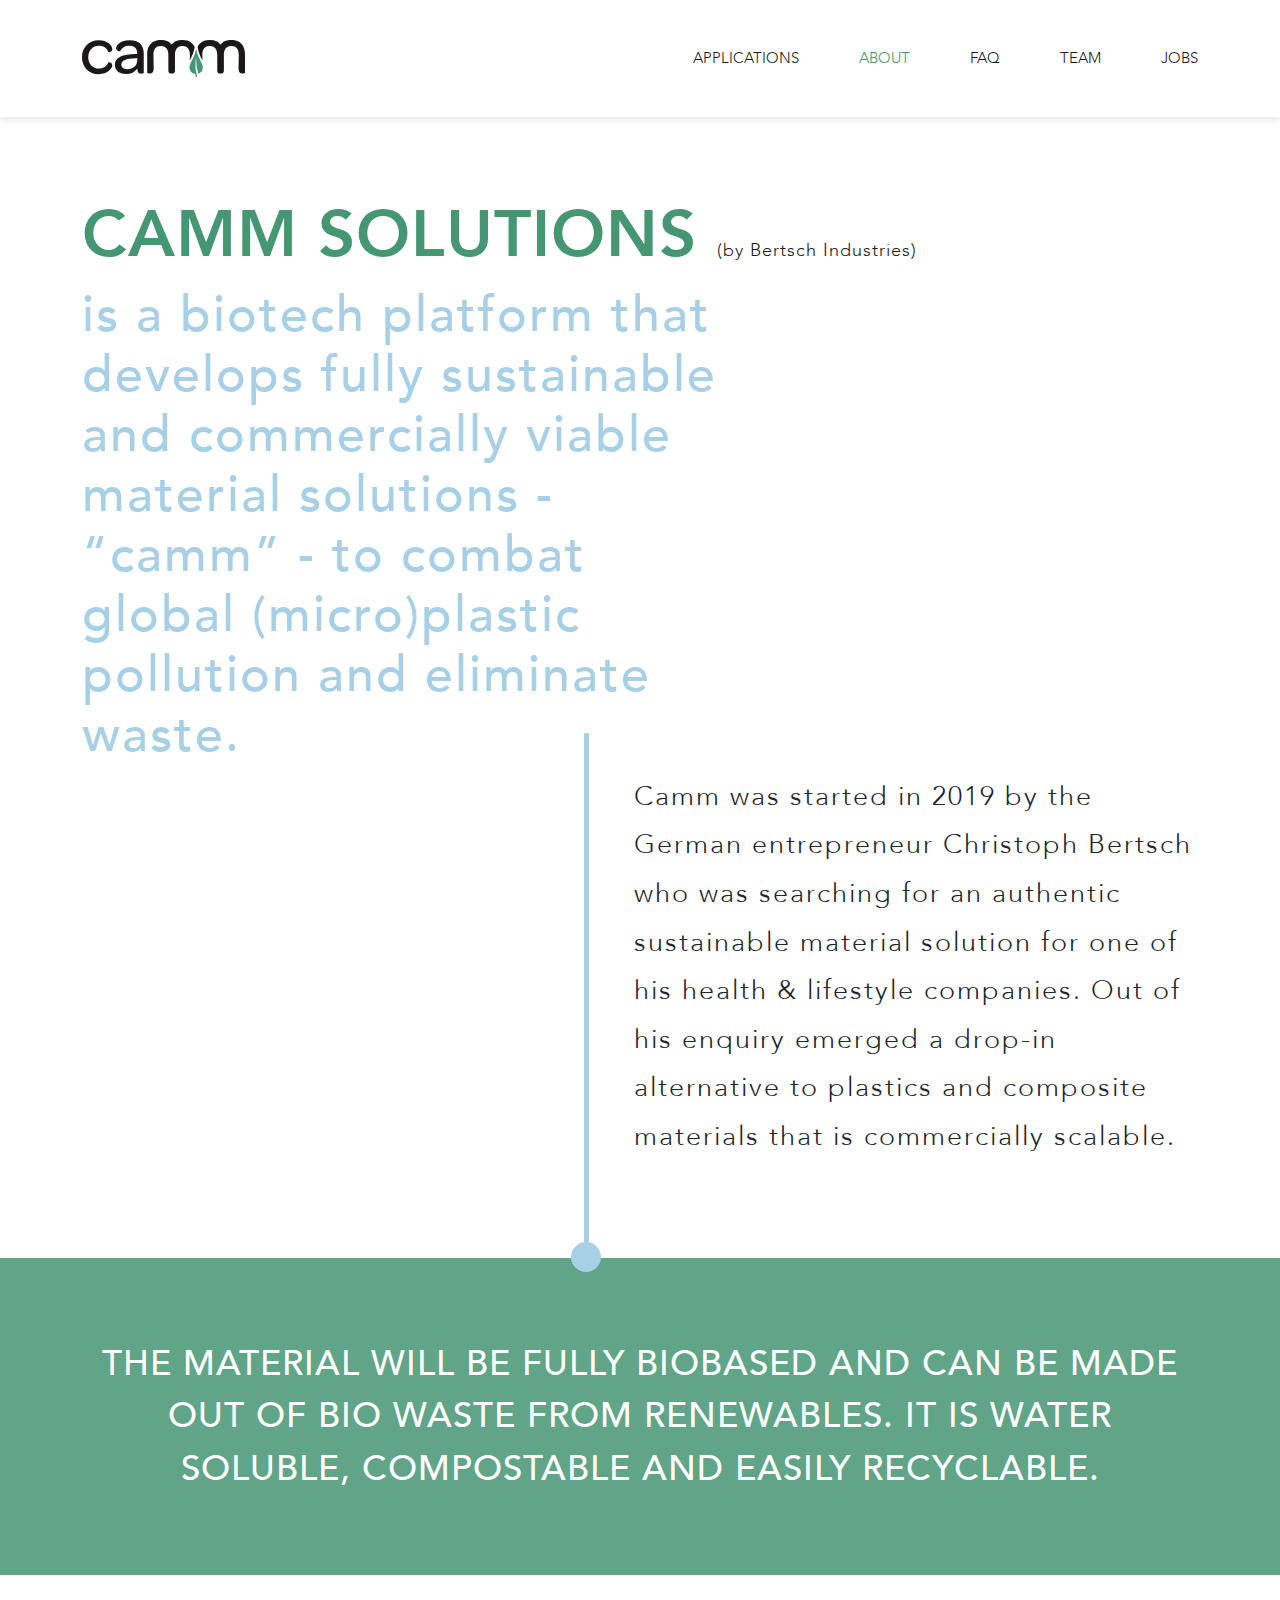
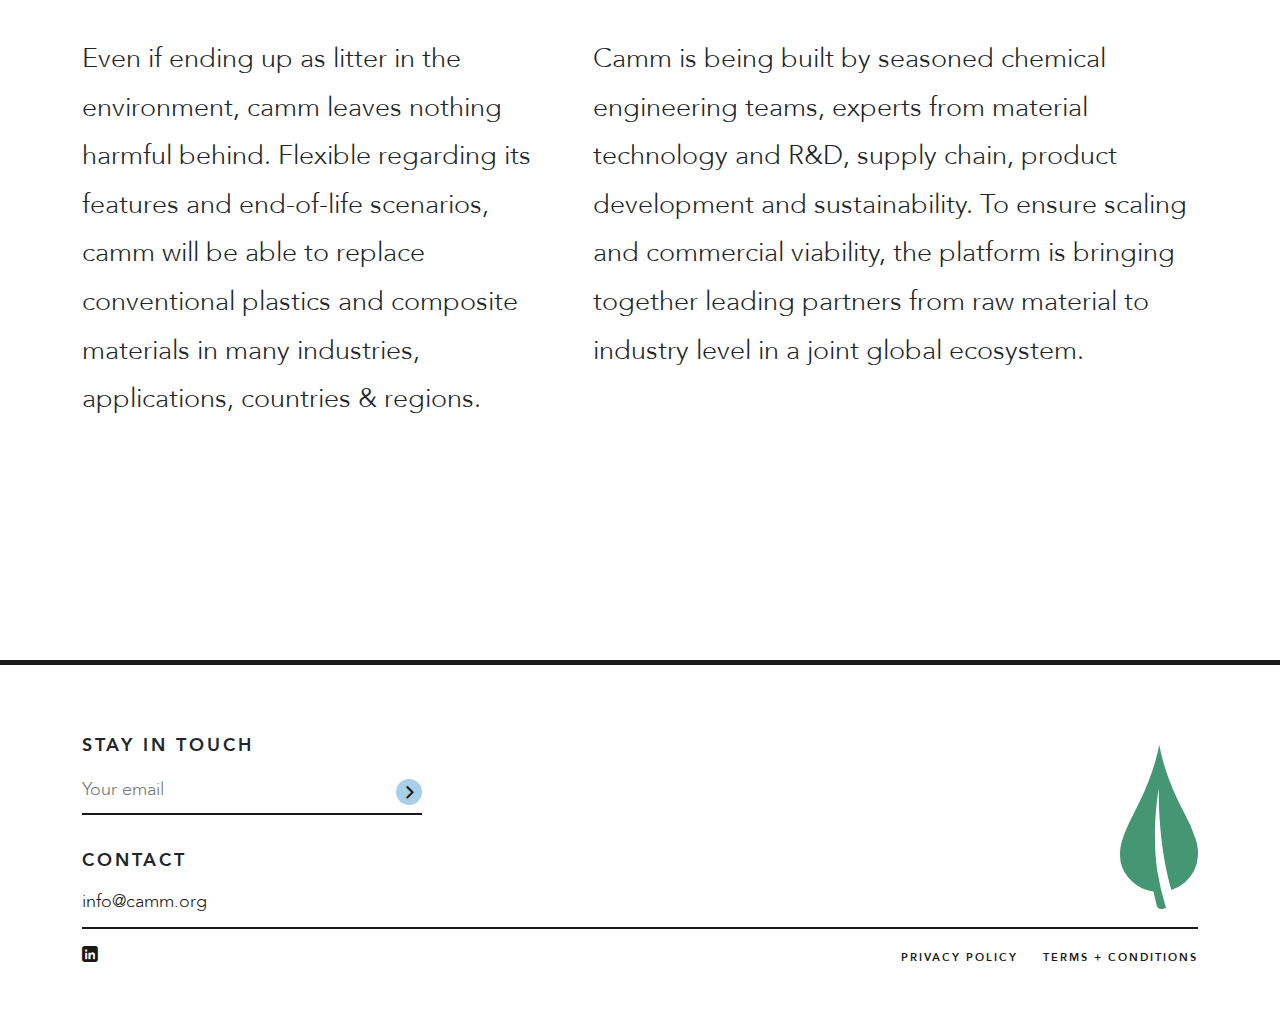
==== commit 6055db6f: "preloader remove from other page" ====
--- a/about.html
+++ b/about.html
@@ -13,35 +13,6 @@
     <link rel="stylesheet" href="assets/css/style.css">
   </head>
   <body>
-    <!-- preloader -->
-    <div class="loader-wrap">
-      <div class="preloader">
-          <div class="preloader-wrap">
-            <svg xmlns="http://www.w3.org/2000/svg" xmlns:xlink="http://www.w3.org/1999/xlink" width="260.433" height="58.668" viewBox="0 0 260.433 58.668">
-              <defs>
-                <clipPath id="clip-path">
-                  <rect id="Rectangle_1" data-name="Rectangle 1" width="260.433" height="58.668" fill="#fff"/>
-                </clipPath>
-              </defs>
-              <g id="Group_1" data-name="Group 1" transform="translate(0 0)">
-                <g id="Group_1-2" data-name="Group 1" transform="translate(0 0)" clip-path="url(#clip-path)">
-                  <path id="Path_1" data-name="Path 1" d="M26.549.506c7.647,0,13.062,2.336,16.673,5.31,3.5,2.868,5.2,6.372,5.2,8.814,0,4.354-5.947,5.2-6.267,4.673-2.336-5.628-6.69-9.982-15.4-9.982-9.558,0-16.78,7.54-16.78,17.948,0,10.514,7.116,18.16,16.78,18.16,8.6,0,13.062-4.354,15.4-9.982.319-.531,6.267.212,6.267,4.778,0,2.336-1.7,5.841-5.31,8.708-3.505,2.974-9.028,5.31-16.568,5.31C11.151,54.242,0,42.985,0,27.268,0,11.763,11.256.506,26.549.506" transform="translate(0 -0.092)" fill="#fff"/>
-                  <path id="Path_2" data-name="Path 2" d="M98.517,22.17H99.9V21.109c0-7.752-4.461-12-12.637-12-7.752,0-12.32,4.036-14.656,8.708,0,.106-6.477,0-6.477-5.1,0-1.912,1.167-4.248,3.5-6.371C73.136,3.161,79.3.506,88,.506c14.443,0,22.3,7.434,22.3,20.39V52.224c0,.531-1.912,1.168-3.824,1.168a5.7,5.7,0,0,1-6.052-4.673,15.755,15.755,0,0,1-.426-3.5c-3.929,5.523-10.619,8.814-18.371,8.814-10.939,0-17.417-5.841-17.417-14.549,0-11.788,11.257-16.885,34.3-17.31M99.9,28.755l-2.867.106c-14.869.53-22.514,3.292-22.514,10.194,0,4.566,3.61,7.434,9.664,7.434,9.134,0,15.717-5.735,15.717-13.805Z" transform="translate(-11.646 -0.092)" fill="#fff"/>
-                  <path id="Path_3" data-name="Path 3" d="M301.326,21.137c0-6.614-3.838-24.336-27.317-20.634l-.184.017c-5.488.626-9.3,4.047-11.513,6.537l-.011.035-.012-.035c-2.209-2.49-6.025-5.911-11.513-6.537L250.592.5c-14.847-2.341-21.835,3.885-24.97,10.452l.556,2.814c.321,1.628.75,3.359,1.277,5.148a66.436,66.436,0,0,0,5.3,12.544c.206.388.4.766.593,1.138l-.165-9.1c0-8.6,4.132-13.841,11.671-13.841l0-.01c.323-.006.63-.008.912,0l0,.013c7.51,0,11.225,5.595,11.252,14.135V48.2c0,3.822,1.912,4.991,4.673,4.991h1.228c2.761,0,4.673-1.169,4.673-4.991V23.789c.027-8.54,3.743-14.135,11.253-14.135l0-.013c.281,0,.589,0,.912,0l0,.01c7.54,0,11.67,5.238,11.67,13.841l-.39,21.515,0,.007c0,.02,0,.038,0,.059l0,.12.007.033a16.08,16.08,0,0,0,.418,3.293,5.588,5.588,0,0,0,5.343,4.631l.052.042c.174,0,.322-.007.482-.011.059,0,.115.011.175.011,1.912,0,3.825-.637,3.825-1.169V25.96c.032-2.426.038-4.214,0-4.823" transform="translate(-40.92 0)" fill="#fff"/>
-                  <path id="Path_4" data-name="Path 4" d="M195.315,32.777c.211-.418.432-.848.675-1.307a64.345,64.345,0,0,0,6.642-17.7l.514-2.593C200.062,4.527,193.087-1.863,178.076.5l-.185.017c-5.488.626-9.3,4.047-11.513,6.538l-.011.035-.011-.035c-2.21-2.49-6.025-5.911-11.513-6.538L154.658.5c-23.479-3.7-27.316,14.021-27.316,20.635-.039.607-.034,2.4,0,4.823V52.026c0,.531,1.912,1.168,3.824,1.168.06,0,.115-.009.175-.01.16,0,.309.01.482.01l.052-.041a5.589,5.589,0,0,0,5.343-4.631,16.148,16.148,0,0,0,.418-3.293l.007-.034,0-.12c0-.02,0-.038,0-.059l0-.008-.39-21.515c0-8.6,4.13-13.842,11.67-13.842l0-.009c.323-.007.631-.008.913,0l0,.012c7.511,0,11.225,5.595,11.253,14.135V48.2c0,3.822,1.912,4.99,4.672,4.99h1.229c2.761,0,4.672-1.168,4.672-4.99V23.788c.028-8.54,3.742-14.135,11.253-14.135l0-.012c.281,0,.589,0,.913,0l0,.009c7.54,0,11.67,5.239,11.67,13.842Z" transform="translate(-23.09 0)" fill="#fff"/>
-                  <path id="Path_5" data-name="Path 5" d="M230.923,45.374a12.218,12.218,0,0,0-.47-2.2,41.944,41.944,0,0,0-3.138-7.2A69.56,69.56,0,0,1,221.8,22.9c-.488-1.66-.959-3.485-1.336-5.393a67.317,67.317,0,0,1-6.913,18.47c-.463.877-.914,1.762-1.338,2.658s-.821,1.807-1.178,2.733c-.177.459-.318.931-.494,1.39a11.485,11.485,0,0,0-.431,1.4,12.892,12.892,0,0,0-.334,2.979,9.231,9.231,0,0,0,2.151,6.046,11.2,11.2,0,0,0,2.622,2.351,10.784,10.784,0,0,0,4.367,1.582c.061.287.1.568.169.855.221.987.471,1.984.717,2.966a1.3,1.3,0,0,0,.348.637,1.163,1.163,0,0,0,.75.268c.038,0,.074,0,.112,0a2.6,2.6,0,0,0,.542-.06c.074-.016.476-.149.6-.189l.164-.054-.055-.164a73.38,73.38,0,0,1-2.387-10.127,80.429,80.429,0,0,1,.45-21.952c-.083,15.029,2.76,25.126,3.46,27.381a10.927,10.927,0,0,0,3.55-1.963,10.083,10.083,0,0,0,3.657-7.262,11.693,11.693,0,0,0-.062-2.08" transform="translate(-38.045 -3.175)" fill="#fff"/>
-                </g>
-              </g>
-            </svg>
-            <div class="content">
-              <h1 class="text-1">ELIMINATING</h1>
-              <h3 class="text-2">LEAVING NO TRACE BEHIND</h3>
-              <h1 class="text-3">PLASTIC</h1>
-            </div>
-          </div>
-      </div>
-  </div>
-  <!-- preloader end -->
     <header class="header">
       <nav class="navbar navbar-expand-lg navbar-light">
         <div class="container">
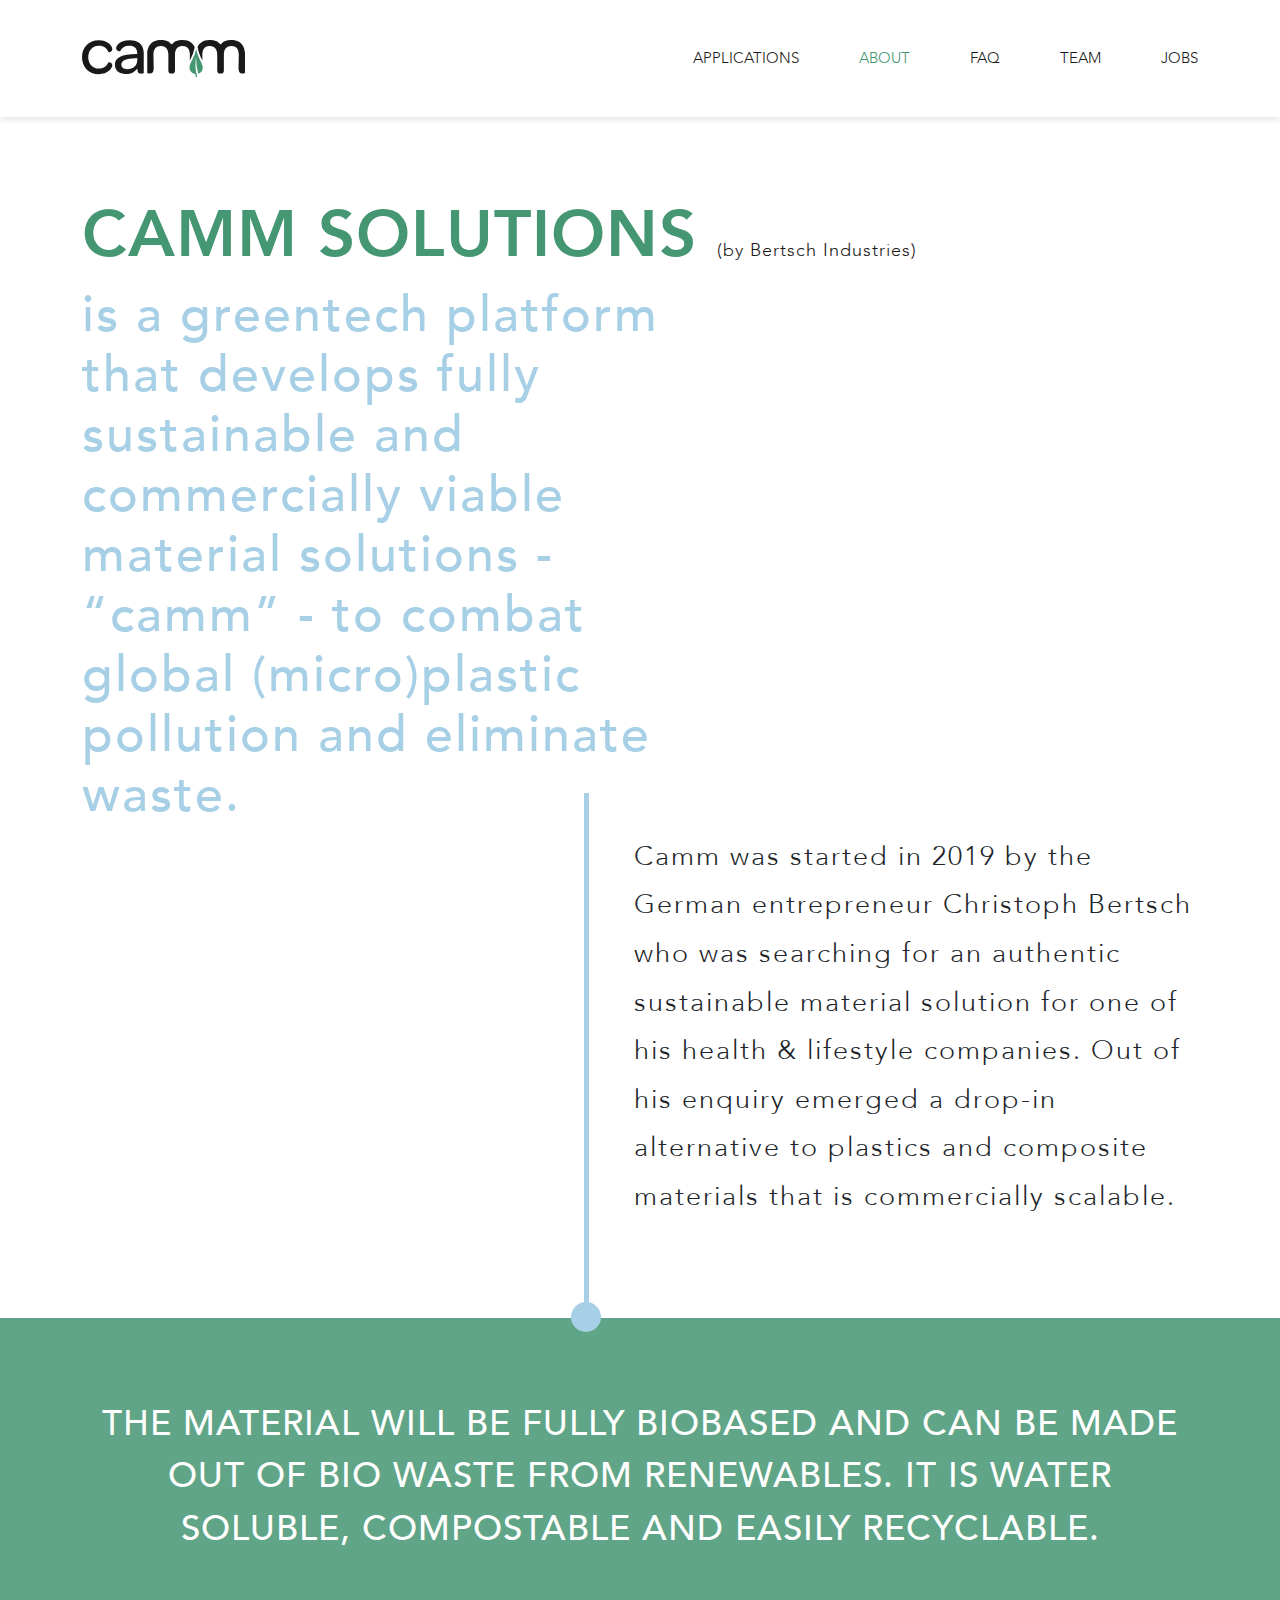
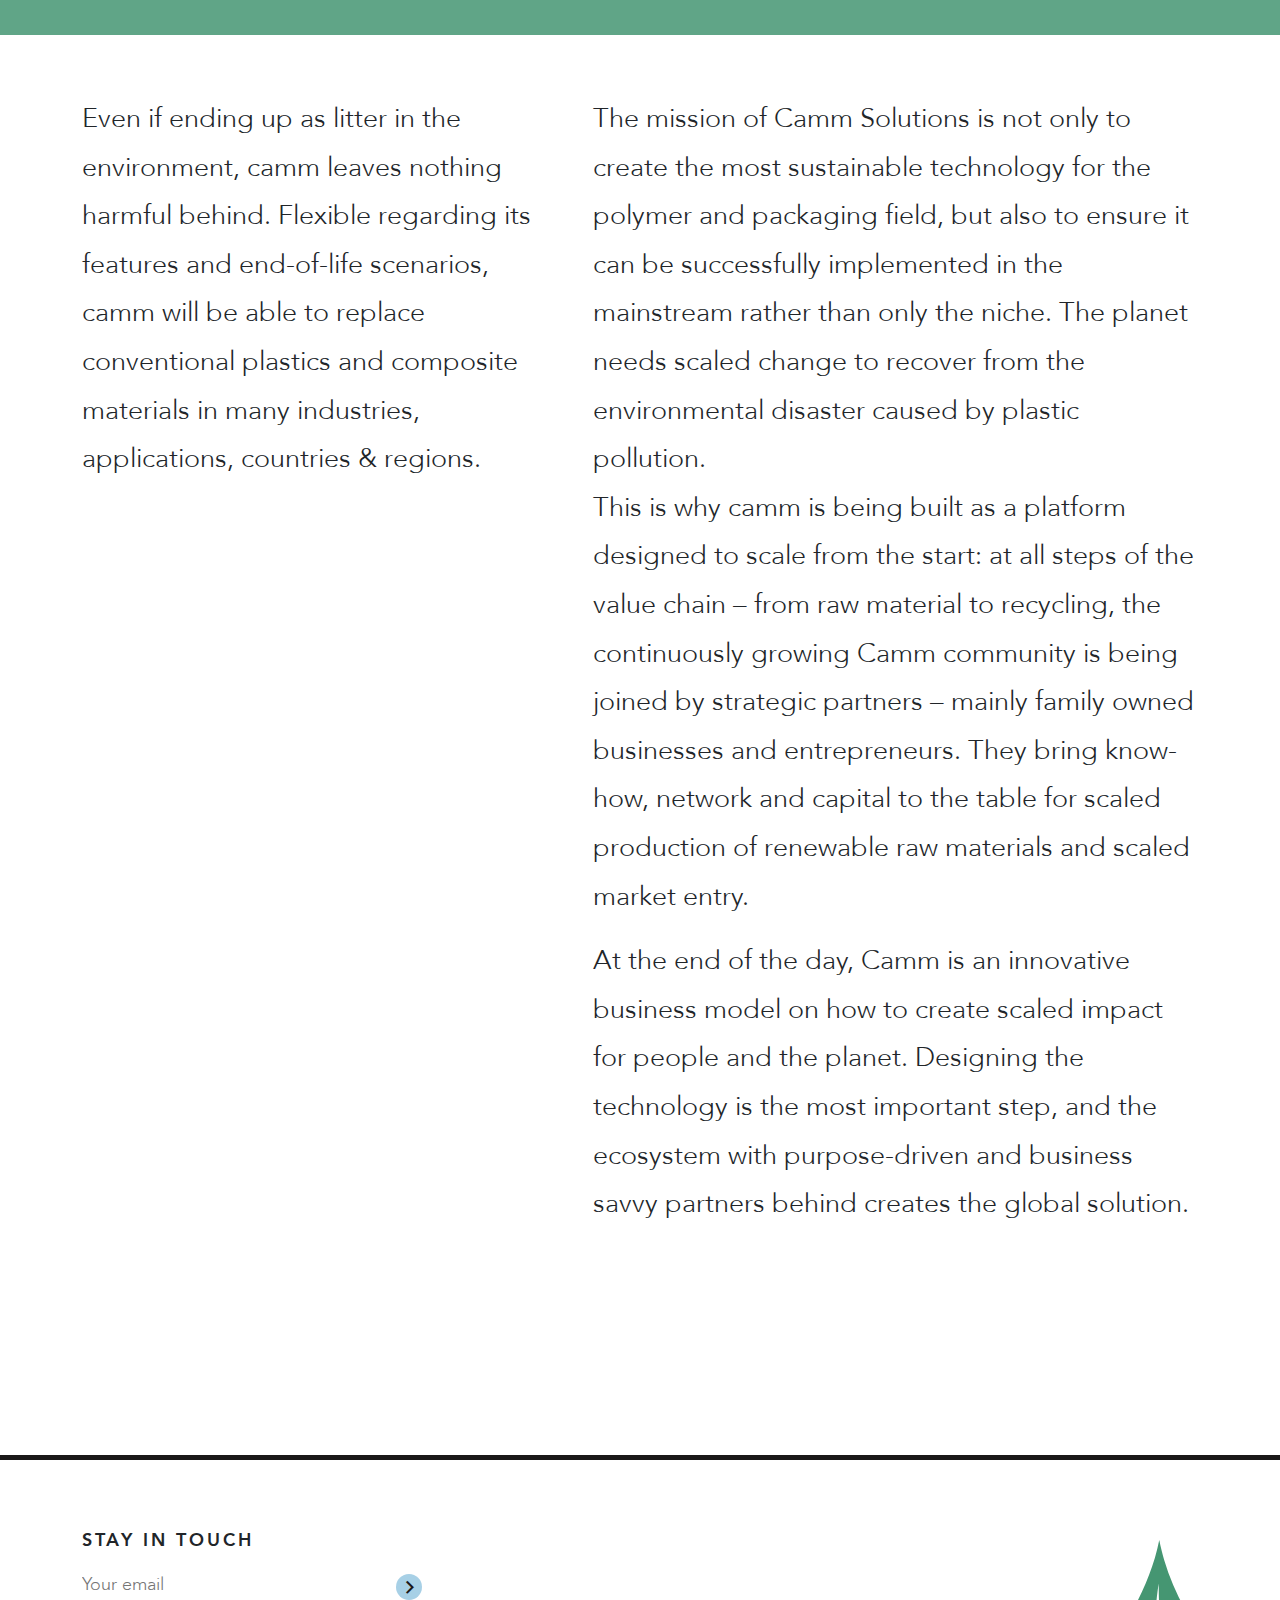
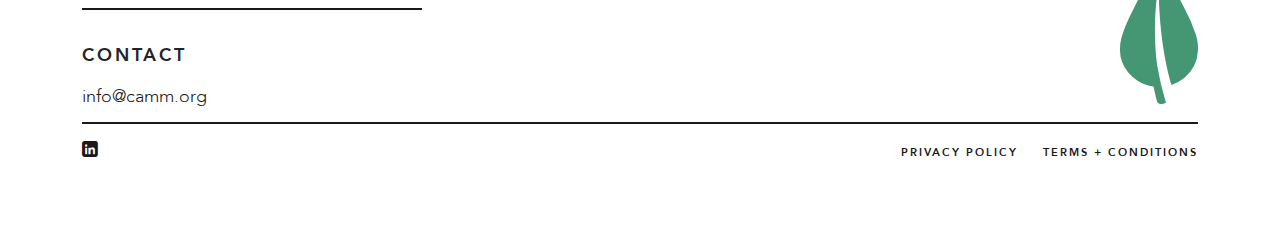
==== commit f9344bb2: "copy edits" ====
--- a/about.html
+++ b/about.html
@@ -49,7 +49,7 @@
       <div class="top-part">
         <div class="container">
           <h2>CAMM SOLUTIONS <span>(by Bertsch Industries)</span></h2>
-          <h3>is a biotech platform that
+          <h3>is a greentech platform that
             develops fully sustainable and
             commercially viable material
             solutions - “camm” - to combat
@@ -70,7 +70,14 @@
               <p>Even if ending up as litter in the environment, camm leaves nothing harmful behind. Flexible regarding its features and end-of-life scenarios, camm will be able to replace conventional plastics and composite materials in many industries, applications, countries & regions.</p>
             </div>
             <div class="col-md-6">
-              <p>Camm is being built by seasoned chemical engineering teams, experts from material technology and R&D, supply chain, product development and sustainability. To ensure scaling and commercial viability, the platform is bringing together leading partners from raw material to industry level in a joint global ecosystem.</p>
+              <p>
+                The mission of Camm Solutions is not only to create the most sustainable technology for the polymer and packaging field, but also to ensure it can be successfully implemented in the mainstream rather than only the niche. The planet needs scaled change to recover from the environmental disaster caused by plastic pollution.
+                <br>
+                This is why camm is being built as a platform designed to scale from the start: at all steps of the value chain – from raw material to recycling, the continuously growing Camm community is being joined by strategic partners – mainly family owned businesses and entrepreneurs. They bring know-how, network and capital to the table for scaled production of renewable raw materials and scaled market entry.
+              </p>
+              <p>
+                At the end of the day, Camm is an innovative business model on how to create scaled impact for people and the planet. Designing the technology is the most important step, and the ecosystem with purpose-driven and business savvy partners behind creates the global solution.
+              </p>
             </div>
           </div>
         </div>
--- a/assets/css/style.css
+++ b/assets/css/style.css
@@ -102,6 +102,7 @@
 .home-banner {
   text-align: center;
   padding: 80px 0;
+  background-color: #ffffff;
 }
 .home-banner h3 {
   font-weight: 500;
@@ -193,6 +194,93 @@
     margin: auto;
   }
 }
+
+.home-banner-video{
+  background-color: #000;
+  padding: 10px 0 80px 0;
+}
+.home-banner-video video{
+  max-width: 650px;
+  margin: auto;
+  display: block;
+}
+.home-banner-video h3 {
+  font-weight: 500;
+  font-size: 90px;
+  letter-spacing: 2px;
+  line-height: 1.1;
+  color: #A7D0E6;
+  text-align: center;
+  text-transform: uppercase;
+  margin-bottom: 20px;
+  margin-top: 40px;
+}
+.home-banner-video p {
+  font-weight: 300;
+  font-size: 41px;
+  color: #FFFFFF;
+  text-transform: uppercase;
+  margin-bottom: 0;
+  line-height: 1.2;
+  text-align: center;
+}
+
+@media (max-width: 1599px) {
+  .home-banner-video h3 {
+    font-size: 80px;
+  }
+}
+@media (max-width: 1399px) {
+  .home-banner-video h3 {
+    font-size: 68px;
+  }
+  .home-banner-video p {
+    font-size: 33px;
+  }
+}
+@media (max-width: 1199px) {
+  .home-banner-video h3 {
+    font-size: 56px;
+  }
+  .home-banner-video p {
+    font-size: 28px;
+  }
+}
+@media (max-width: 991px) {
+  .home-banner-video {
+    padding-bottom: 40px;
+  }
+  .home-banner-video h3 {
+    font-size: 38px;
+  }
+  .home-banner-video p {
+    font-size: 20px;
+  }
+}
+@media (max-width: 767px) {
+  .home-banner-video .container {
+    max-width: 375px;
+  }
+  .home-banner-video video{
+    width: 90%;
+  }
+  .home-banner-video h3 {
+    font-size: 28px;
+    letter-spacing: 0px;
+  }
+  .home-banner-video p {
+    font-size: 15px;
+    max-width: 300px;
+    margin: auto;
+  }
+  .home-banner-video br{
+    display: none;
+  }
+}
+
+
+
+
 .home-product {
   overflow: hidden;
   background-color: #000;
@@ -795,7 +883,7 @@
 .solve h4 {
   text-align: center;
   font-weight: 700;
-  font-size: 55px;
+  font-size: 44px;
   color: #A7D0E6;
   max-width: 1400px;
   margin: auto;
@@ -828,7 +916,7 @@
     padding: 120px 0;
   }
   .solve h4 {
-    font-size: 55px;
+    font-size: 44px;
   }
   .solve p {
     padding: 40px 0 90px;
@@ -839,7 +927,7 @@
     padding: 100px 0;
   }
   .solve h4 {
-    font-size: 50px;
+    font-size: 40px;
   }
   .solve p {
     padding: 30px 0 70px;
@@ -1162,7 +1250,8 @@
 .footer {
   padding: 70px 0 40px;
   border-top: 5px solid #1A1818;
-  margin-top: 10px;
+  /* margin-top: 10px; */
+  background-color: #fff;
 }
 .footer form h4 {
   font-size: 18px;
@@ -2326,7 +2415,7 @@
   left: 0;
   top: 0;
   width: 100%;
-  z-index: 9999999;
+  z-index: -1;
 }
 .preloader-wrap svg{
   display: block;
@@ -2473,3 +2562,35 @@
     width: 150px;
   }
 }
+
+.loader-wrap + .header{
+  /* position: sticky; */
+  /* top: 0;  */
+  margin-top: 100vh;
+  z-index: 9999;
+}
+
+.header{
+  background-color: #ffffff;
+  position: relative;
+  height: 144.8px;
+}
+.header .navbar{
+  position: absolute;
+  top: 0;
+  width: 100%;
+  z-index: 99;
+}
+.is-sticky{
+  position: fixed !important;
+  transform: translate(0,-100%);
+}
+.header .nav-down{
+  transition: transform 0.2s ease-in-out;
+  transform: translate(0,0);
+
+}
+.header .nav-up{
+  transition: transform 0.2s ease-in-out;
+  transform: translate(0,-100%);
+}
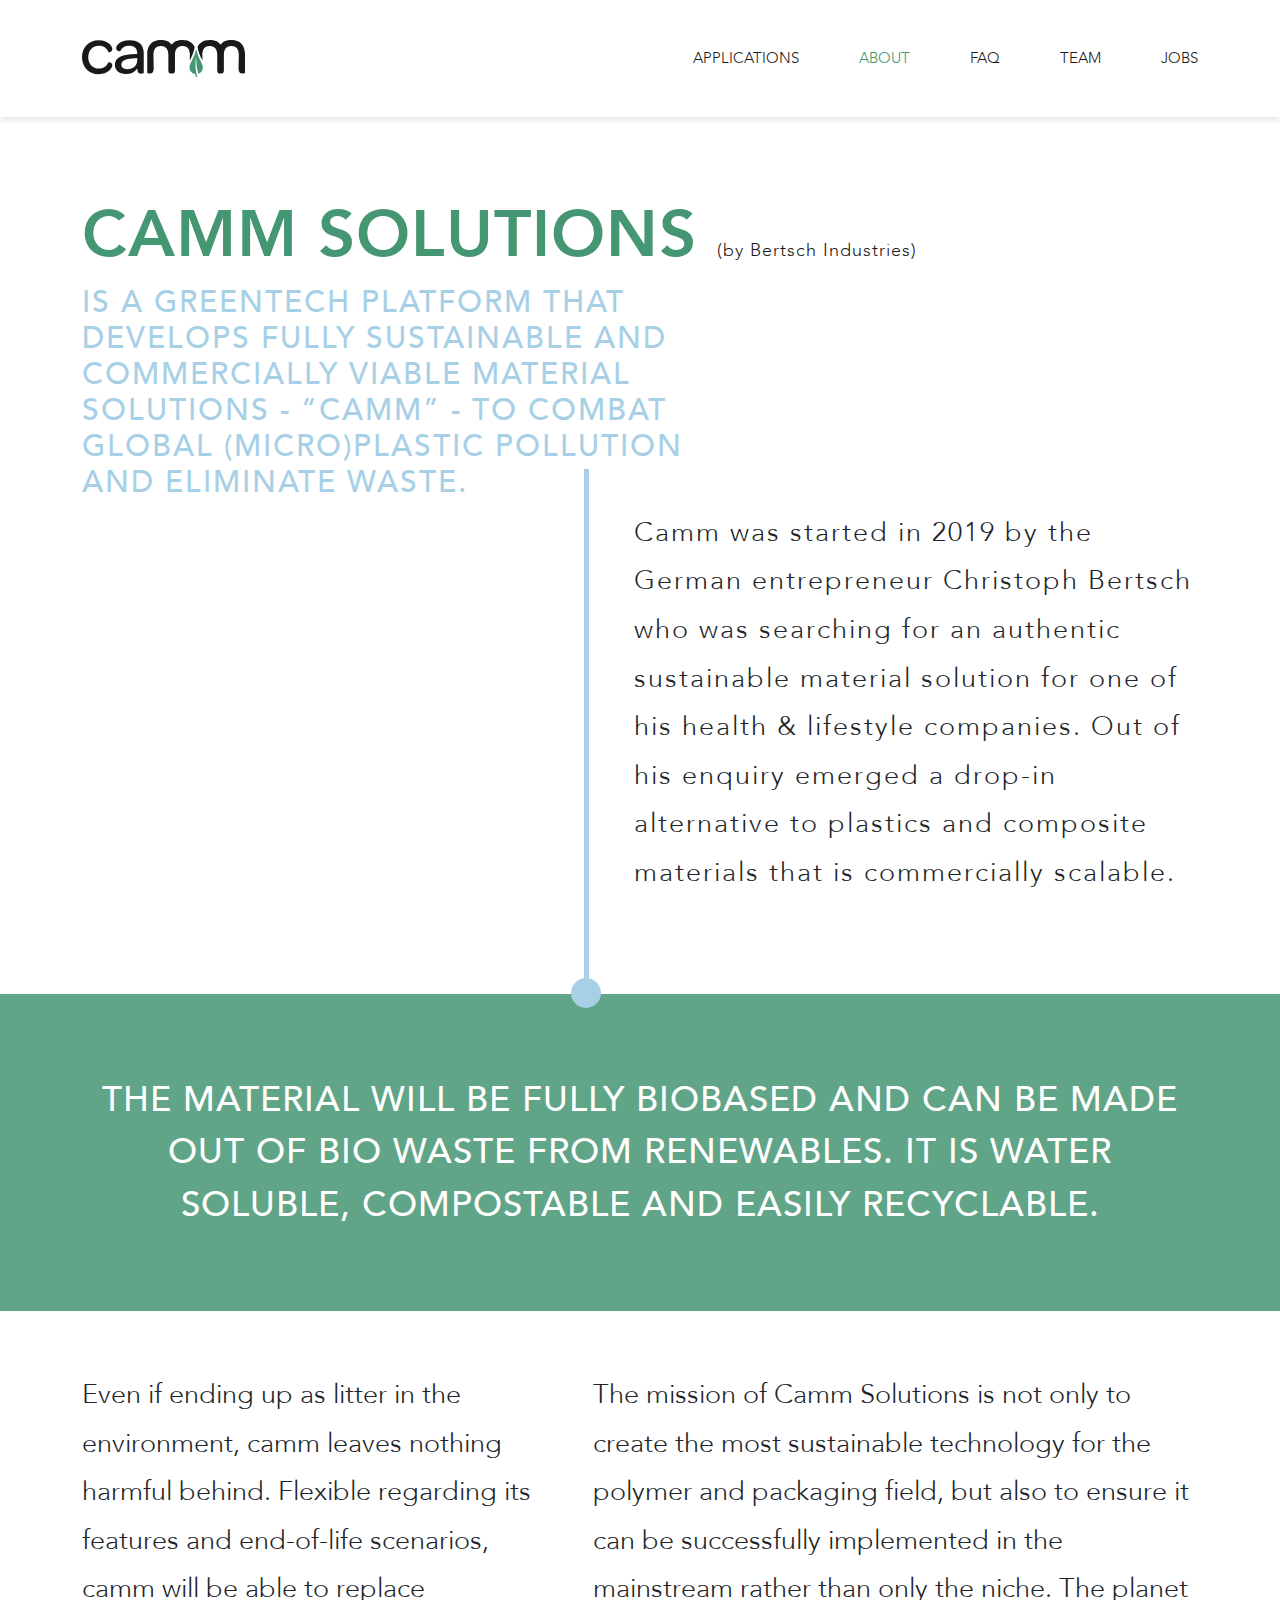
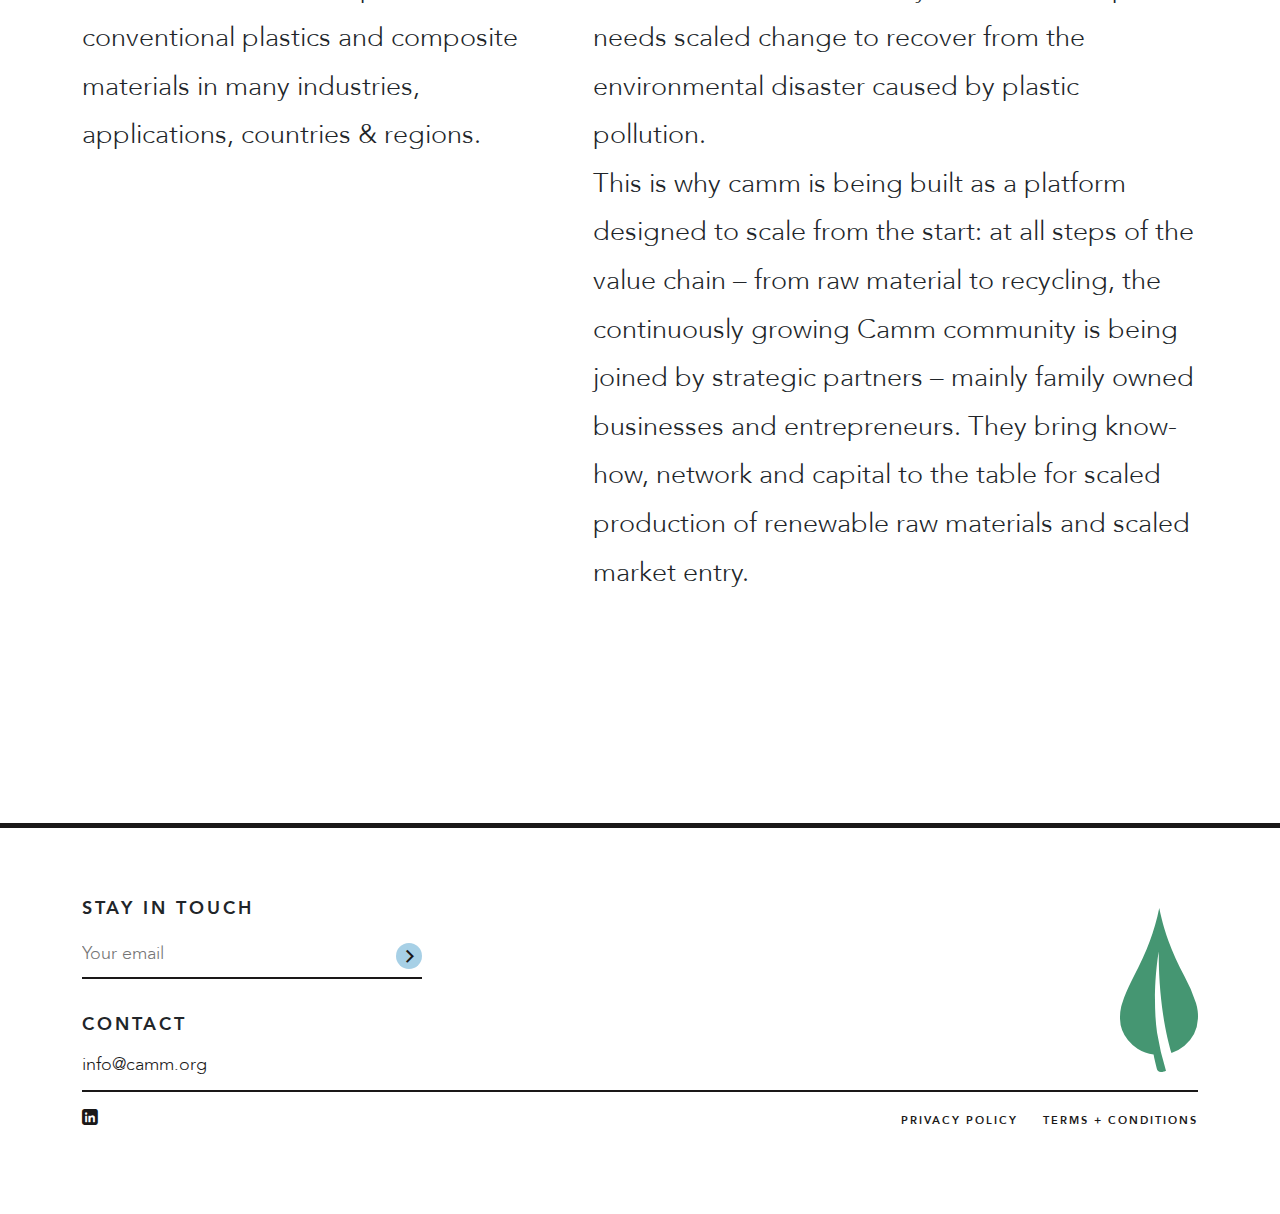
==== commit ae31a077: "fixes dec 8 by tim" ====
--- a/about.html
+++ b/about.html
@@ -75,9 +75,6 @@
                 <br>
                 This is why camm is being built as a platform designed to scale from the start: at all steps of the value chain – from raw material to recycling, the continuously growing Camm community is being joined by strategic partners – mainly family owned businesses and entrepreneurs. They bring know-how, network and capital to the table for scaled production of renewable raw materials and scaled market entry.
               </p>
-              <p>
-                At the end of the day, Camm is an innovative business model on how to create scaled impact for people and the planet. Designing the technology is the most important step, and the ecosystem with purpose-driven and business savvy partners behind creates the global solution.
-              </p>
             </div>
           </div>
         </div>
--- a/assets/css/style.css
+++ b/assets/css/style.css
@@ -197,12 +197,28 @@
 
 .home-banner-video{
   background-color: #000;
-  padding: 10px 0 80px 0;
+  padding-top: 10px;
+  /* padding-bottom: 100vh; */
+  height: 200vh;
+}
+.home-banner-video .container{
+  /* position: relative; */
+  position: sticky;
+  top: 0;
 }
 .home-banner-video video{
-  max-width: 650px;
+  max-width: 100%;
   margin: auto;
   display: block;
+  height: 90vh;
+  position: sticky;
+  top: 0;
+}
+.home-banner-video .text {
+  position: absolute;
+  width: 100%;
+  top: 50%;
+  transform: translate(0,-40%);
 }
 .home-banner-video h3 {
   font-weight: 500;
@@ -214,6 +230,9 @@
   text-transform: uppercase;
   margin-bottom: 20px;
   margin-top: 40px;
+  transform: translateY(150px);
+  opacity: 0;
+  transition: opacity .3s ease,transform 10s ease;
 }
 .home-banner-video p {
   font-weight: 300;
@@ -223,6 +242,15 @@
   margin-bottom: 0;
   line-height: 1.2;
   text-align: center;
+  transform: translateY(150px);
+  opacity: 0;
+  transition: opacity .3s ease,transform 10s ease;
+}
+.home-banner-video p.show,
+.home-banner-video h3.show {
+  transform: translateY(0px);
+  opacity: 1;
+  transition: opacity .5s ease,transform .5s ease;
 }
 
 @media (max-width: 1599px) {
@@ -262,7 +290,7 @@
     max-width: 375px;
   }
   .home-banner-video video{
-    width: 90%;
+    width: 100%;
   }
   .home-banner-video h3 {
     font-size: 28px;
@@ -579,40 +607,48 @@
 }
 .replace h3 {
   color: #A7D0E6;
-  font-size: 65px;
-  font-weight: 700;
-  letter-spacing: 2px;
+  font-size: 55px;
+  font-weight: 700;
+  letter-spacing: 3px;
   text-transform: uppercase;
 }
 .replace h3 span {
   color: #459672;
   font-weight: 700;
 }
+.replace h5 {
+  font-size: 35px;
+  color: #A7D0E6;
+  font-weight: 700;
+  padding-right: 50px;
+  letter-spacing: 2px;
+  line-height: 55px;
+  margin-top: 50px;
+}
 .replace .row {
   margin-top: 50px;
 }
-.replace .row .col-md-6 h5 {
-  font-size: 30px;
-  color: #A7D0E6;
-  font-weight: 700;
-  padding-right: 50px;
-  letter-spacing: 1px;
-  line-height: 55px;
-}
 .replace .row .col-md-6 p {
-  font-size: 24px;
+  font-size: 26px;
   color: #fff;
-  padding-left: 50px;
-  letter-spacing: 1px;
+  padding-left: 30px;
+  letter-spacing: 2px;
   margin-bottom: 0;
   line-height: 43px;
 }
+.replace .row .col-md-6 p:not(:last-child) {
+  margin-bottom: 40px;
+}
 .replace .row .col-md-6:first-child {
-  width: 45%;
+  width: 50%;
 }
 .replace .row .col-md-6:last-child {
-  border-left: 5px solid #fff;
-  width: 55%;
+  /* border-left: 5px solid #fff; */
+  width: 50%;
+}
+.replace .row .col-md-6:first-child p{
+  padding-left: 0;
+  padding-right: 30px;
 }
 
 @media (max-width: 1599px) {
@@ -625,13 +661,18 @@
     padding: 100px 0;
   }
   .replace h3 {
-    font-size: 60px;
-  }
-  .replace .row .col-md-6 h5 {
-    font-size: 35px;
+    font-size: 38px;
+  }
+  .replace h5 {
+    font-size: 25px;
+    line-height: 1.6;
+    margin-top: 30px;
+  }
+  .replace .row {
+    margin-top: 30px;
   }
   .replace .row .col-md-6 p {
-    font-size: 26px;
+    font-size: 24px;
   }
 }
 @media (max-width: 991px) {
@@ -639,18 +680,16 @@
     padding: 80px 0;
   }
   .replace h3 {
-    font-size: 40px;
-  }
-  .replace .row .col-md-6 {
-    border-width: 3px !important;
-  }
-  .replace .row .col-md-6 h5 {
-    font-size: 25px;
+    font-size: 28px;
+  }
+  .replace h5 {
+    font-size: 22px;
     padding-right: 20px;
   }
   .replace .row .col-md-6 p {
     font-size: 20px;
     padding-left: 20px;
+    line-height: 1.6;
   }
 }
 @media (max-width: 767px) {
@@ -671,6 +710,9 @@
   .replace .row .col-md-6 {
     border-width: 0px !important;
     width: 100% !important;
+  }
+  .replace .row .col-md-6:first-child{
+    margin-bottom: 30px;
   }
   .replace .row .col-md-6 h5 {
     font-size: 19px;
@@ -682,6 +724,9 @@
     font-size: 17px;
     padding-left: 0px;
     line-height: 36px;
+  }
+  .replace .row .col-md-6 p:not(:last-child) {
+    margin-bottom: 20px;
   }
 }
 .reason {
@@ -1105,7 +1150,7 @@
   }
   .polymer h2 {
     letter-spacing: 1px;
-    font-size: 45px;
+    font-size: 40px;
   }
   .polymer h2 br {
     display: none;
@@ -1820,10 +1865,11 @@
 }
 .about-solution .top-part h3 {
   width: 60%;
-  font-size: 60px;
+  font-size: 55px;
   margin-top: 10px;
   letter-spacing: 2px;
   color: #A7D0E6;
+  text-transform: uppercase;
 }
 .about-solution .top-part p {
   font-size: 32px;
@@ -1896,7 +1942,7 @@
     font-size: 18px;
   }
   .about-solution .top-part h3 {
-    font-size: 50px;
+    font-size: 30px;
   }
   .about-solution .top-part p {
     font-size: 27px;
@@ -1942,7 +1988,7 @@
     font-size: 16px;
   }
   .about-solution .top-part h3 {
-    font-size: 40px;
+    font-size: 35px;
   }
   .about-solution .top-part p {
     font-size: 20px;
@@ -1990,7 +2036,7 @@
     font-size: 15px;
   }
   .about-solution .top-part h3 {
-    font-size: 35px;
+    font-size: 30px;
     width: 70%;
   }
   .about-solution .top-part p {
@@ -2042,6 +2088,7 @@
   }
   .about-solution .top-part h3 {
     width: 100%;
+    font-size: 25px;
   }
   .about-solution .top-part p {
     font-size: 19px;
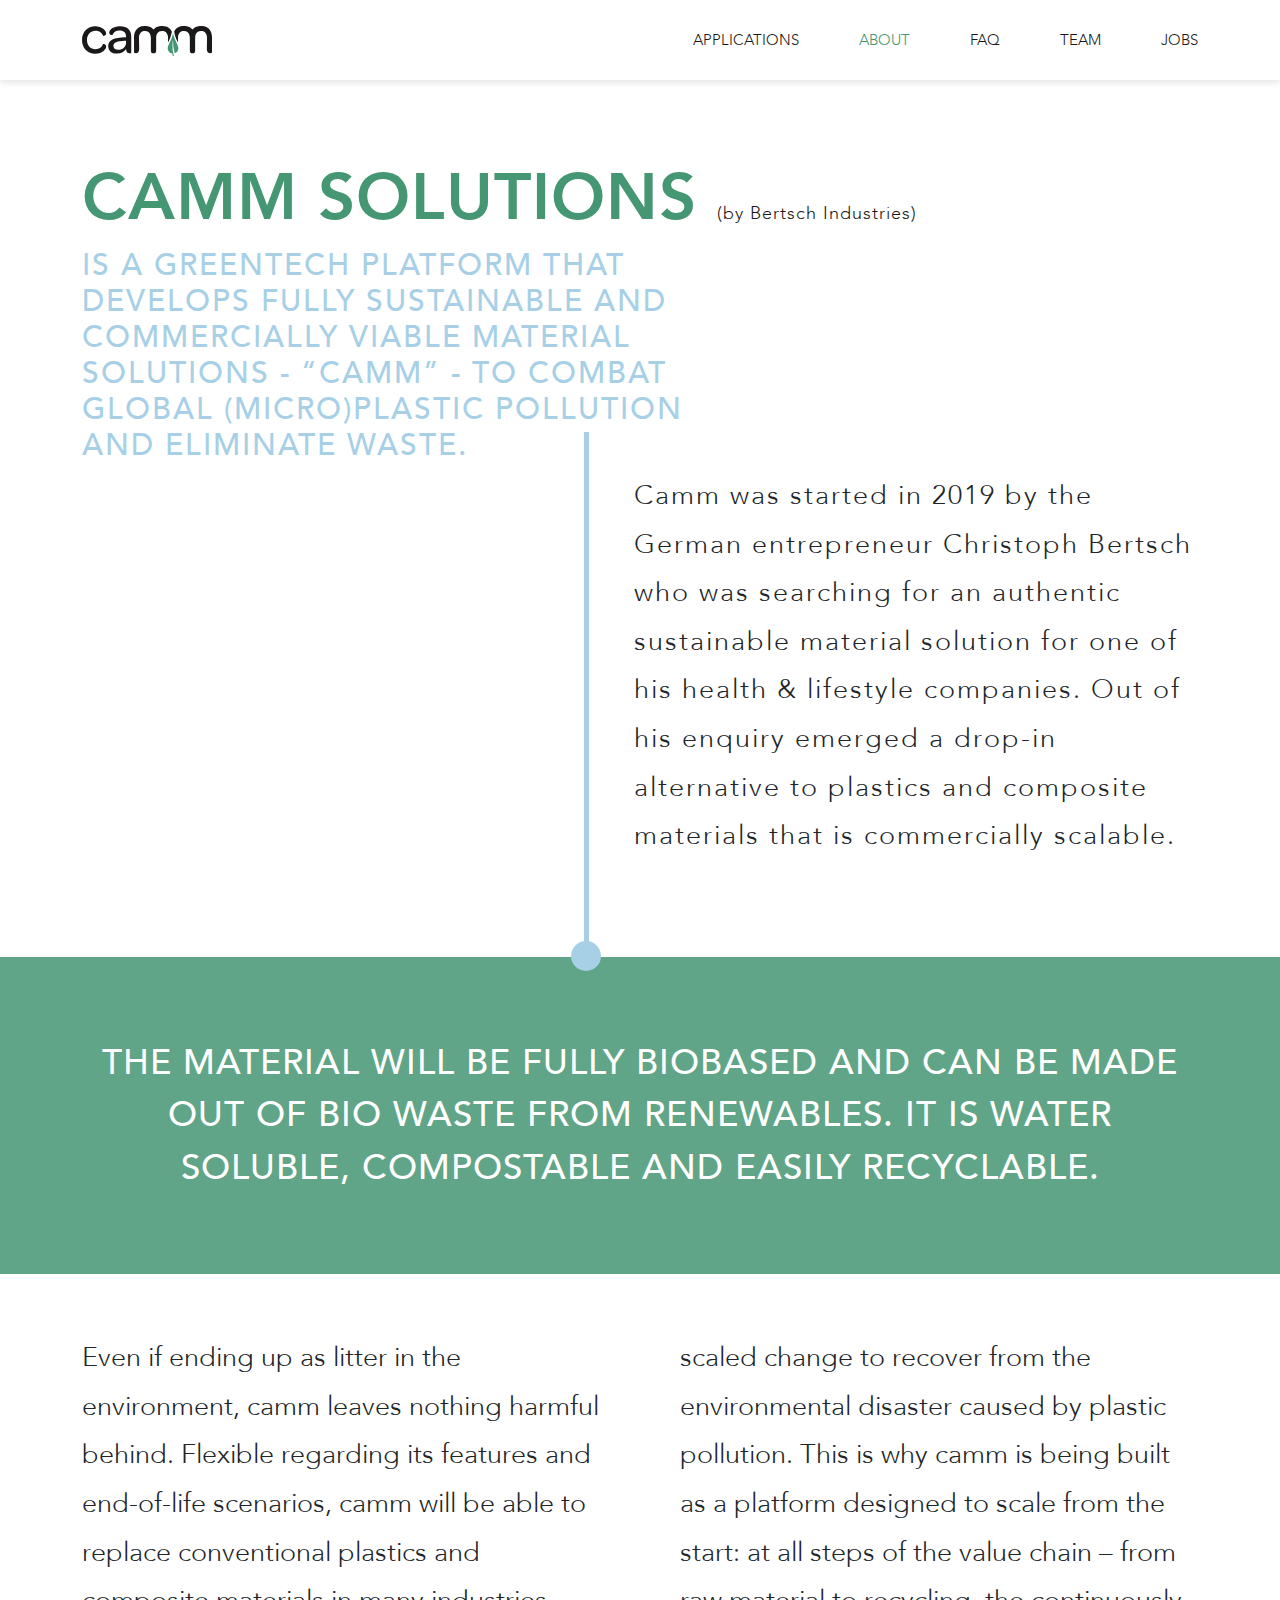
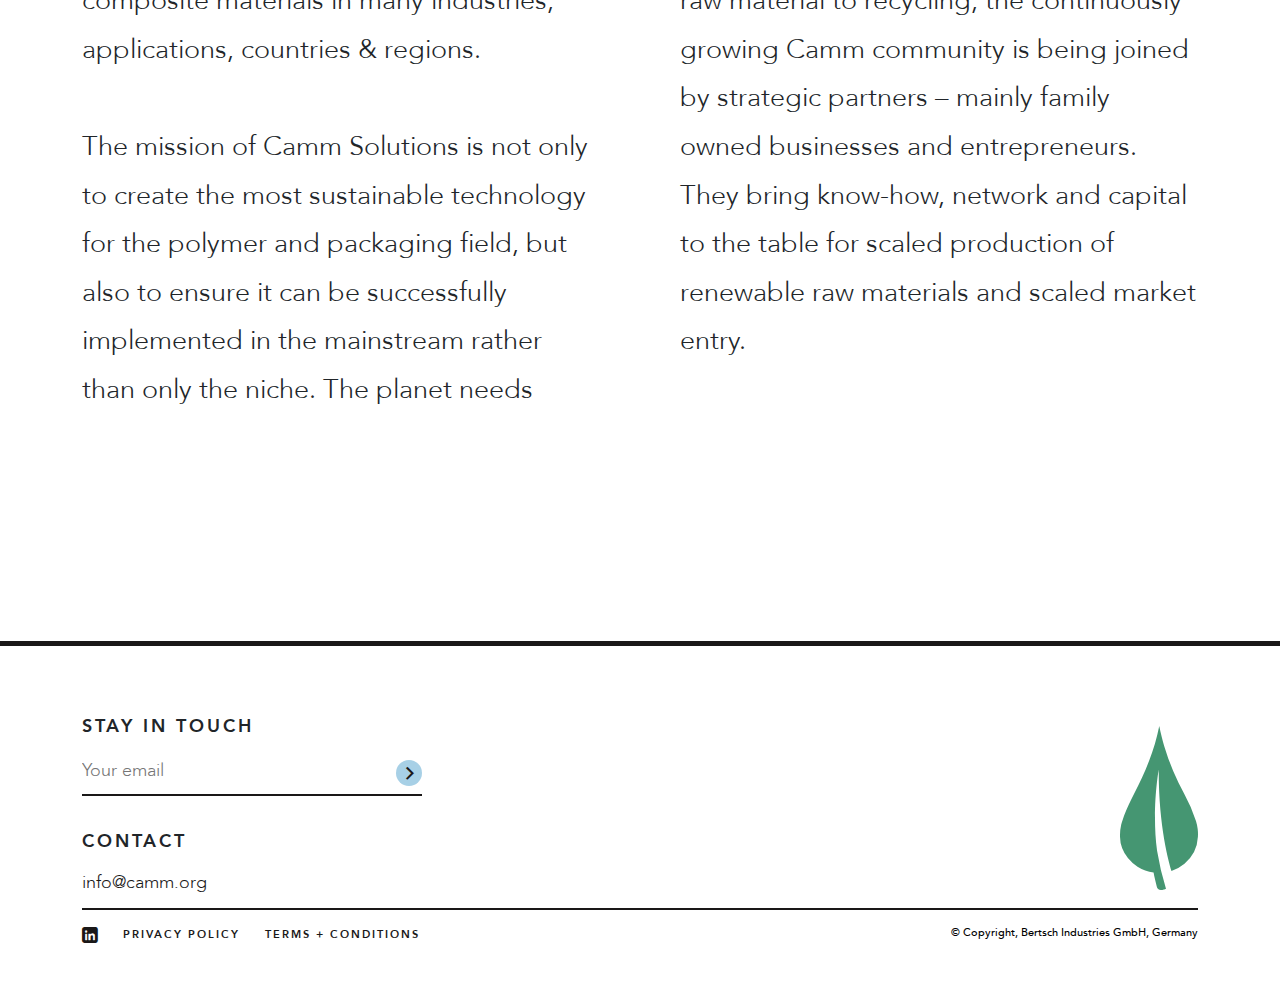
==== commit b59933b8: "index redirect logo" ====
--- a/about.html
+++ b/about.html
@@ -16,7 +16,7 @@
     <header class="header">
       <nav class="navbar navbar-expand-lg navbar-light">
         <div class="container">
-          <a class="navbar-brand" href="index.html">
+          <a class="navbar-brand" href="index.php">
             <img src="assets/image/logo.svg" alt="camm logo">
           </a>
           <button class="navbar-toggler" type="button" data-bs-toggle="collapse" data-bs-target="#navbarToggler" aria-controls="navbarToggler" aria-expanded="false" aria-label="Toggle navigation">
@@ -66,7 +66,14 @@
       <div class="bottom-part">
         <div class="container">
           <div class="row">
-            <div class="col-md-6">
+            <div class="col-12">
+              <p>Even if ending up as litter in the environment, camm leaves nothing harmful behind. Flexible regarding its features and end-of-life scenarios, camm will be able to replace conventional plastics and composite materials in many industries, applications, countries & regions.
+                <br><br>
+                The mission of Camm Solutions is not only to create the most sustainable technology for the polymer and packaging field, but also to ensure it can be successfully implemented in the mainstream rather than only the niche. The planet needs scaled change to recover from the environmental disaster caused by plastic pollution.
+                This is why camm is being built as a platform designed to scale from the start: at all steps of the value chain – from raw material to recycling, the continuously growing Camm community is being joined by strategic partners – mainly family owned businesses and entrepreneurs. They bring know-how, network and capital to the table for scaled production of renewable raw materials and scaled market entry.
+              </p>
+            </div>
+            <!-- <div class="col-md-6">
               <p>Even if ending up as litter in the environment, camm leaves nothing harmful behind. Flexible regarding its features and end-of-life scenarios, camm will be able to replace conventional plastics and composite materials in many industries, applications, countries & regions.</p>
             </div>
             <div class="col-md-6">
@@ -75,7 +82,7 @@
                 <br>
                 This is why camm is being built as a platform designed to scale from the start: at all steps of the value chain – from raw material to recycling, the continuously growing Camm community is being joined by strategic partners – mainly family owned businesses and entrepreneurs. They bring know-how, network and capital to the table for scaled production of renewable raw materials and scaled market entry.
               </p>
-            </div>
+            </div> -->
           </div>
         </div>
       </div>
@@ -85,13 +92,13 @@
     <footer class="footer">
       <div class="container">
         <form method="post" action="sendemail.php">
-          <h4>STAY IN TOUCH</h4>
-          <div class="input-wrap">
-            <input type="email" name="email" required="" placeholder="Your email">
-            <button class="btn"><span class="customicon customicon-arrow-right"></span></button>
-          </div>
-          <h4>CONTACT</h4>
-          <a href="mailto:info@camm.org">info@camm.org</a>
+            <h4>STAY IN TOUCH</h4>
+            <div class="input-wrap">
+              <input type="email" name="email" required="" placeholder="Your email">
+              <button class="btn"><span class="customicon customicon-arrow-right"></span></button>
+            </div>
+            <h4>CONTACT</h4>
+            <a href="mailto:info@camm.org">info@camm.org</a>
         </form>
         <div class="footer-bottom">
           <div class="social">
@@ -102,9 +109,12 @@
           </div>
           <img src="./assets/image/leaf.svg" alt="">
           <ul class="nav">
-            <li><a href="">PRIVACY POLICY</a></li>
-            <li><a href="">TERMS + CONDITIONS</a></li>
+            <li><a href="./privacy-policy.html">PRIVACY POLICY</a></li>
+            <li><a href="./terms-and-conditions.html">TERMS + CONDITIONS</a></li>
           </ul>
+          <div class="copyright">
+            <p>© Copyright, Bertsch Industries GmbH, Germany</p>
+          </div>
         </div>
       </div>
     </footer>
--- a/assets/css/style.css
+++ b/assets/css/style.css
@@ -30,7 +30,11 @@
 .header .navbar {
   background-color: #ffffff;
   box-shadow: 0 3px 6px rgba(0, 0, 0, 0.1);
-  padding: 49px 0;
+  padding: 19.2px 0;
+  height: 80px;
+}
+.header .navbar .navbar-brand img{
+  width: 130px;
 }
 .header .navbar .navbar-nav .nav-item {
   padding: 0 30px;
@@ -199,26 +203,42 @@
   background-color: #000;
   padding-top: 10px;
   /* padding-bottom: 100vh; */
-  height: 200vh;
+  /* height: 200vh; */
+  padding-bottom: 140px;
 }
 .home-banner-video .container{
-  /* position: relative; */
-  position: sticky;
-  top: 0;
+  /* position: sticky; */
+  /* top: 0; */
+  position: relative;
 }
 .home-banner-video video{
   max-width: 100%;
   margin: auto;
   display: block;
-  height: 90vh;
-  position: sticky;
-  top: 0;
+  height: calc(100vh - 200px);
+  /* position: sticky; */
+  /* top: 0; */
+}
+.home-banner-video .go-down {
+  margin-top: 30px;
+  cursor: pointer;
 }
 .home-banner-video .text {
-  position: absolute;
+  /* position: absolute;
   width: 100%;
   top: 50%;
-  transform: translate(0,-40%);
+  transform: translate(0,-40%); */
+  padding-top: 50px;
+}
+.home-banner-video h2 {
+  color: #A7D0E6;
+  position: absolute;
+  top: 40px;
+  left: 12px;
+  width: 100px;
+  font-size: 56px;
+  font-weight: 700;
+  line-height: 1;
 }
 .home-banner-video h3 {
   font-weight: 500;
@@ -230,9 +250,9 @@
   text-transform: uppercase;
   margin-bottom: 20px;
   margin-top: 40px;
-  transform: translateY(150px);
-  opacity: 0;
-  transition: opacity .3s ease,transform 10s ease;
+  /* transform: translateY(150px); */
+  /* opacity: 0; */
+  /* transition: opacity .3s ease,transform 10s ease; */
 }
 .home-banner-video p {
   font-weight: 300;
@@ -242,9 +262,9 @@
   margin-bottom: 0;
   line-height: 1.2;
   text-align: center;
-  transform: translateY(150px);
-  opacity: 0;
-  transition: opacity .3s ease,transform 10s ease;
+  /* transform: translateY(150px); */
+  /* opacity: 0; */
+  /* transition: opacity .3s ease,transform 10s ease; */
 }
 .home-banner-video p.show,
 .home-banner-video h3.show {
@@ -254,21 +274,35 @@
 }
 
 @media (max-width: 1599px) {
+  .home-banner-video {
+    padding-bottom: 120px;
+  }
   .home-banner-video h3 {
     font-size: 80px;
   }
 }
 @media (max-width: 1399px) {
+  .home-banner-video {
+    padding-bottom: 100px;
+  }
   .home-banner-video h3 {
     font-size: 68px;
   }
   .home-banner-video p {
     font-size: 33px;
   }
+  .home-banner-video h2 {
+    font-size: 40px;
+    top: 30px;
+  }
 }
 @media (max-width: 1199px) {
+  .home-banner-video {
+    padding-bottom: 80px;
+  }
   .home-banner-video h3 {
     font-size: 56px;
+    margin-top:20px;
   }
   .home-banner-video p {
     font-size: 28px;
@@ -276,7 +310,7 @@
 }
 @media (max-width: 991px) {
   .home-banner-video {
-    padding-bottom: 40px;
+    padding-bottom: 80px;
   }
   .home-banner-video h3 {
     font-size: 38px;
@@ -286,6 +320,9 @@
   }
 }
 @media (max-width: 767px) {
+  .home-banner-video {
+    padding-bottom: 50px;
+  }
   .home-banner-video .container {
     max-width: 375px;
   }
@@ -295,6 +332,7 @@
   .home-banner-video h3 {
     font-size: 28px;
     letter-spacing: 0px;
+    margin-top: 0;
   }
   .home-banner-video p {
     font-size: 15px;
@@ -303,6 +341,10 @@
   }
   .home-banner-video br{
     display: none;
+  }
+  .home-banner-video h2 {
+    font-size: 30px;
+    top: 20px;
   }
 }
 
@@ -712,7 +754,7 @@
     width: 100% !important;
   }
   .replace .row .col-md-6:first-child{
-    margin-bottom: 30px;
+    margin-bottom: 10px;
   }
   .replace .row .col-md-6 h5 {
     font-size: 19px;
@@ -1360,16 +1402,28 @@
 .footer .footer-bottom .social a:hover {
   color: #459672;
 }
+.footer .footer-bottom .nav {
+  margin-right: auto;
+}
+.footer .footer-bottom .nav li {
+  line-height: 1.1;
+}
 .footer .footer-bottom .nav a {
   font-size: 11px;
   color: #1A1818;
   font-weight: 700;
   text-decoration: none;
-  margin-left: 25px;
+  margin-right: 25px;
   letter-spacing: 2px;
 }
 .footer .footer-bottom .nav a:hover {
   color: #459672;
+}
+.footer .footer-bottom .copyright p {
+  margin: 0;
+  font-size: 11px;
+  font-weight: 400;
+  color: #000;
 }
 
 @media (max-width: 767px) {
@@ -1400,8 +1454,8 @@
     font-size: 21px;
   }
   .footer .footer-bottom .nav a {
-    margin-left: 20px;
     font-size: 10px;
+    margin-right: 20px;
   }
   .footer-bottom ul.nav {
     display: block;
@@ -1413,6 +1467,9 @@
   }
   .nav > li:first-child a{
     margin-left: 0 !important;
+  }
+  .footer .footer-bottom .copyright p {
+    margin-top: 20px;
   }
 }
 .faq-section {
@@ -1930,6 +1987,11 @@
   padding-left: 20px;
   width: 55%;
 }
+.about-solution .bottom-part .col-12 p{
+  column-count: 2;
+  column-gap: 80px;
+  font-size: 29px;
+}
 
 @media (max-width: 1599px) {
   .about-solution .top-part {
@@ -1967,14 +2029,19 @@
   .about-solution .bottom-part {
     padding: 60px 0;
   }
-  .about-solution .bottom-part p {
-    font-size: 27px;
-  }
+  /* .about-solution .bottom-part p {
+    font-size: 28px;
+  } */
   .about-solution .bottom-part .col-md-6:first-child {
     padding-right: 40px;
   }
   .about-solution .bottom-part .col-md-6:last-child {
     padding-left: 10px;
+  }
+}
+@media (max-width: 1399px) {
+  .about-solution .bottom-part .col-12 p{
+    font-size: 27px;
   }
 }
 @media (max-width: 1199px) {
@@ -1991,7 +2058,7 @@
     font-size: 35px;
   }
   .about-solution .top-part p {
-    font-size: 20px;
+    font-size: 19px;
     padding-left: 40px;
   }
   .about-solution .top-part p::after {
@@ -2020,6 +2087,9 @@
   }
   .about-solution .bottom-part .col-md-6:last-child {
     padding-left: 0px;
+  }
+  .about-solution .bottom-part .col-12 p{
+    column-gap: 40px;
   }
 }
 @media (max-width: 991px) {
@@ -2069,6 +2139,10 @@
   }
   .about-solution .bottom-part .col-md-6:last-child {
     padding-left: 0px;
+  }
+  .about-solution .bottom-part .col-12 p{
+    font-size: 19px;
+    column-gap: 40px;
   }
 }
 @media (max-width: 767px) {
@@ -2144,6 +2218,9 @@
   .about-solution .bottom-part .row {
     flex-direction: column;
   }
+  .about-solution .bottom-part .col-12 p{
+    column-count: 1;
+  }
 }
 .product-section {
   background-color: #000;
@@ -2194,7 +2271,7 @@
 }
 .product-section .product-content .product-detais h1 {
   color: #fff;
-  font-size: 76px;
+  font-size: 65px;
   font-weight: 700;
   line-height: 1;
   margin-bottom: 40px;
@@ -2301,6 +2378,25 @@
   border-bottom: 5px solid #459672;
 }
 
+.product-section .select-product .product-slider .swiper-button-next,
+.product-section .select-product .product-slider .swiper-button-prev{
+  opacity: 0;
+  color: #fff;
+  transition: .3s;
+}
+.product-section .select-product .product-slider:hover .swiper-button-next,
+.product-section .select-product .product-slider:hover .swiper-button-prev{
+  opacity: 1;
+}
+.product-section .select-product .product-slider .swiper-button-next:after,
+.product-section .select-product .product-slider .swiper-button-prev:after {
+  font-size: 24px;
+  font-weight: 700;
+}
+.product-section .select-product .product-slider .swiper-button-disabled {
+  opacity: .2 !important;
+}
+
 @media (max-width: 1399px) {
   .product-section .product-content {
     transition: 0.3s;
@@ -2462,7 +2558,8 @@
   left: 0;
   top: 0;
   width: 100%;
-  z-index: -1;
+  /* z-index: -1; */
+  z-index: 999999;
 }
 .preloader-wrap svg{
   display: block;
@@ -2613,14 +2710,16 @@
 .loader-wrap + .header{
   /* position: sticky; */
   /* top: 0;  */
-  margin-top: 100vh;
+  /* margin-top: 100vh; */
   z-index: 9999;
 }
 
 .header{
   background-color: #ffffff;
   position: relative;
-  height: 144.8px;
+  /* height: 144.8px; */
+  height: 80px;
+  z-index: 9999;
 }
 .header .navbar{
   position: absolute;
@@ -2641,3 +2740,43 @@
   transition: transform 0.2s ease-in-out;
   transform: translate(0,-100%);
 }
+
+.simple_text{
+  padding: 60px 0;
+}
+.simple_text p{
+  font-size: 18px;
+  font-weight: 400;
+  margin-bottom: 20px;
+}
+.simple_text p b{
+  font-weight: 600;
+}
+.simple_text h3{
+  font-size: 30px;
+  margin-bottom: 30px;
+  font-weight: 600;
+}
+.simple_text h4{
+  margin-bottom: 20px;
+  padding-top: 10px;
+  font-weight: 600;
+  font-size: 24px;
+}
+@media (max-width: 991px) {
+  .simple_text{
+    padding: 40px 0;
+  }
+  .simple_text p{
+    font-size: 16px;
+  }
+  .simple_text p b{
+    font-weight: 600;
+  }
+  .simple_text h3{
+    font-size: 26px;
+  }
+  .simple_text h4{
+    font-size: 20px;
+  }
+}
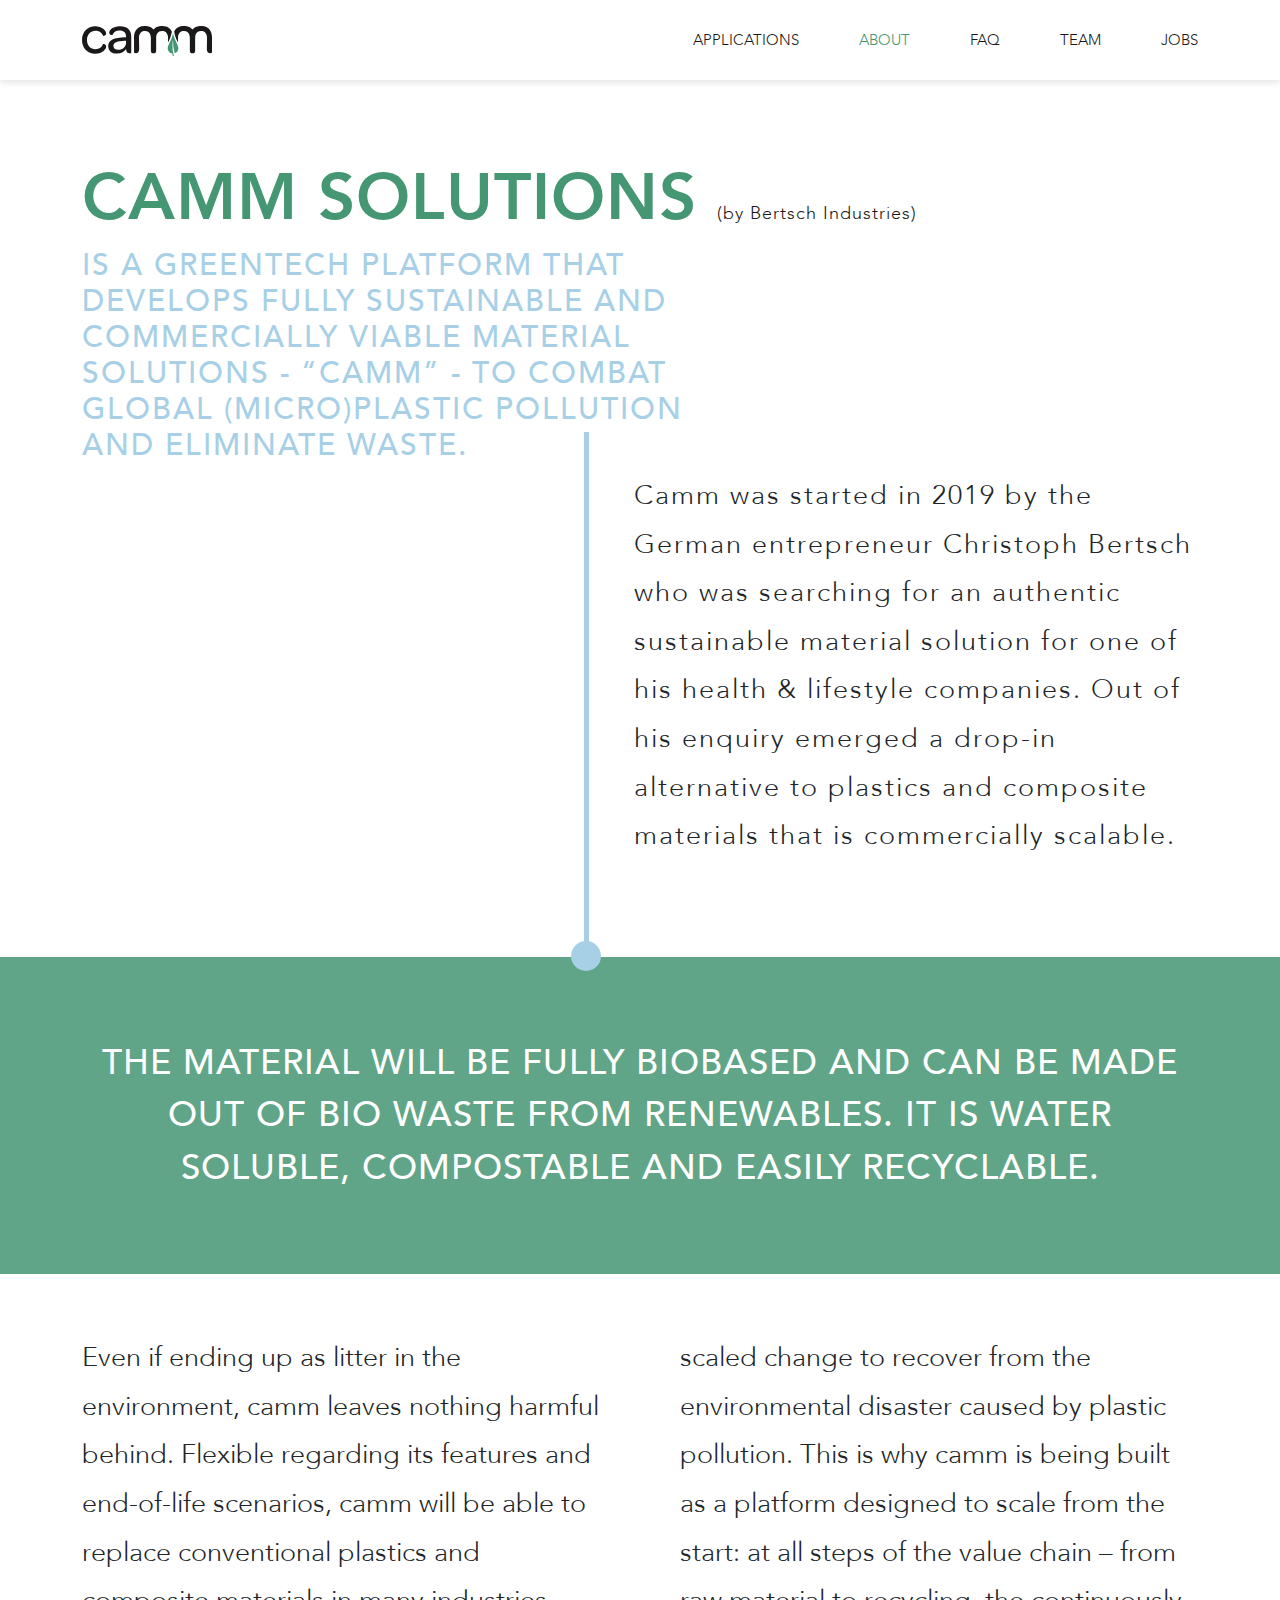
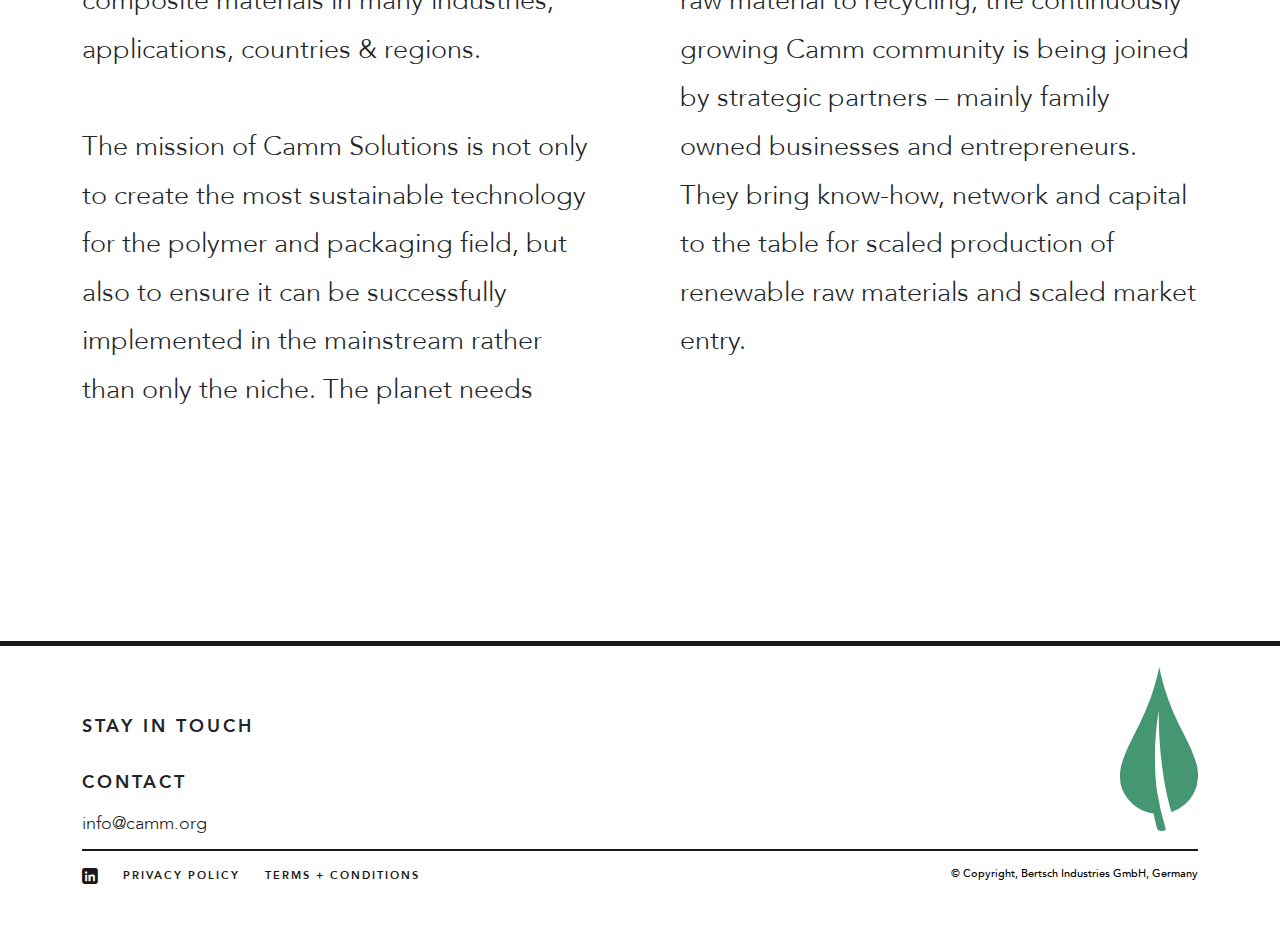
==== commit 879f41dd: "klaviyo update all page" ====
--- a/about.html
+++ b/about.html
@@ -11,6 +11,8 @@
     <link rel="stylesheet" href="assets/css/icon.css">
     <link rel="stylesheet" href="assets/css/swiper-bundle.min.css"/>
     <link rel="stylesheet" href="assets/css/style.css">
+    <!-- Klaviyo -->
+    <script async type="text/javascript" src="https://static.klaviyo.com/onsite/js/klaviyo.js?company_id=QVXxsD"></script>
   </head>
   <body>
     <header class="header">
@@ -91,14 +93,13 @@
 
     <footer class="footer">
       <div class="container">
-        <form method="post" action="sendemail.php">
-            <h4>STAY IN TOUCH</h4>
-            <div class="input-wrap">
-              <input type="email" name="email" required="" placeholder="Your email">
-              <button class="btn"><span class="customicon customicon-arrow-right"></span></button>
-            </div>
-            <h4>CONTACT</h4>
-            <a href="mailto:info@camm.org">info@camm.org</a>
+        <form>
+          <h4>STAY IN TOUCH</h4>
+          <div class="input-wrap"> 
+            <div class="klaviyo-form-XMeuSM"></div>
+          </div>
+          <h4>CONTACT</h4>
+          <a href="mailto:info@camm.org">info@camm.org</a>
         </form>
         <div class="footer-bottom">
           <div class="social">
--- a/assets/css/style.css
+++ b/assets/css/style.css
@@ -2780,3 +2780,48 @@
     font-size: 20px;
   }
 }
+
+.footer .needsclick {
+  min-height: auto !important;
+}
+.footer .needsclick>input {
+  display: block;
+  width: 100% !important;
+  padding: 10px 30px 10px 0 !important;
+  border: 0 !important;
+  border-bottom: 2px solid #1A1818 !important;
+  font-size: 18px !important;
+  font-family: "Avenir" !important;
+  font-weight: 300 !important;
+}
+.footer .needsclick>input::placeholder {
+  font-family: "Avenir" !important;
+  font-weight: 300 !important;
+  font-size: 18px !important;
+}
+.footer .needsclick[type="button"] {
+   width: 26px !important;
+   height: 26px !important;
+   font-size: 13px !important;
+   display: flex;
+   padding: 6px 9px !important;
+   position: absolute;
+   right: 0;
+   bottom: 10px;
+   box-sizing: border-box;
+}
+.footer .needsclick[type="button"]::before {
+  content: "\e90f";
+  font-family: 'camm-icons' !important;
+  speak: never;
+  font-style: normal;
+  font-weight: normal;
+  font-variant: normal;
+  text-transform: none;
+  line-height: 1;
+  -webkit-font-smoothing: antialiased;
+  font-size: 13px;
+  line-height: 16px;
+  padding-left: 1px;
+  cursor: pointer;
+}